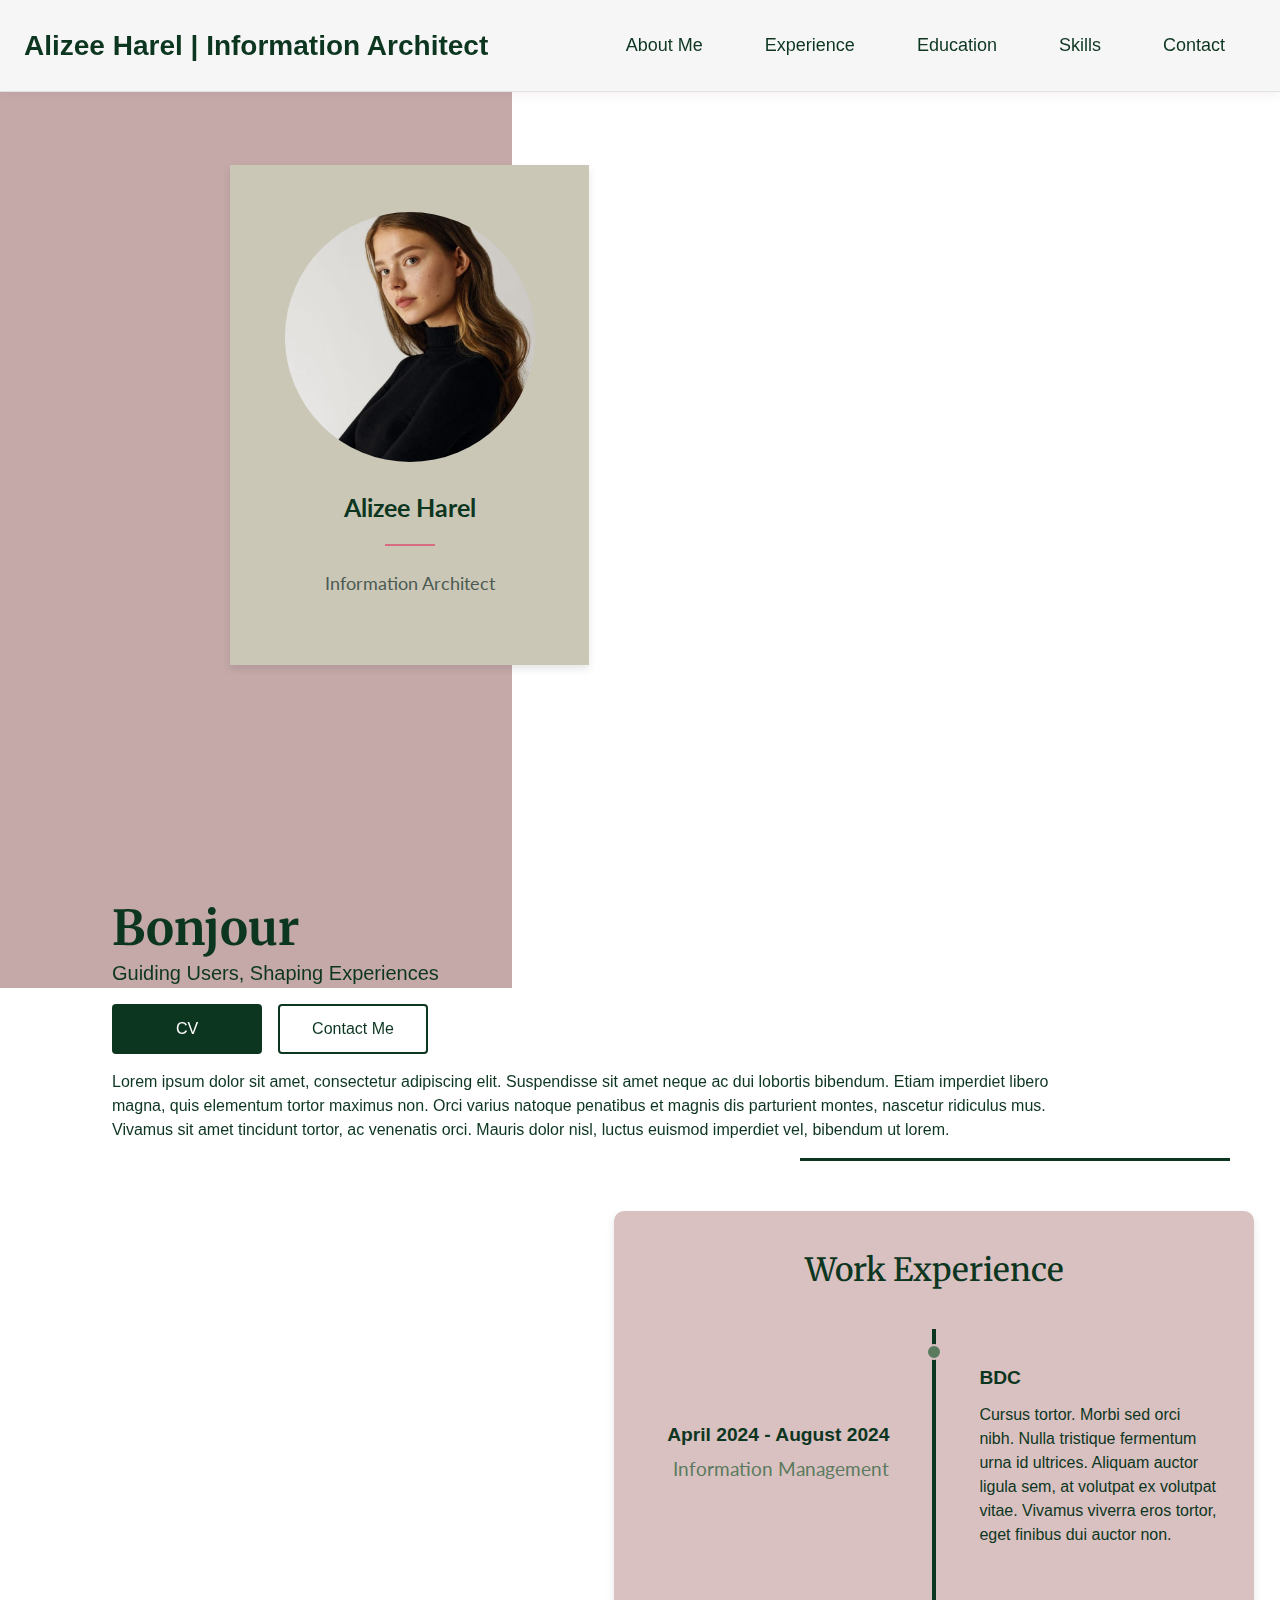
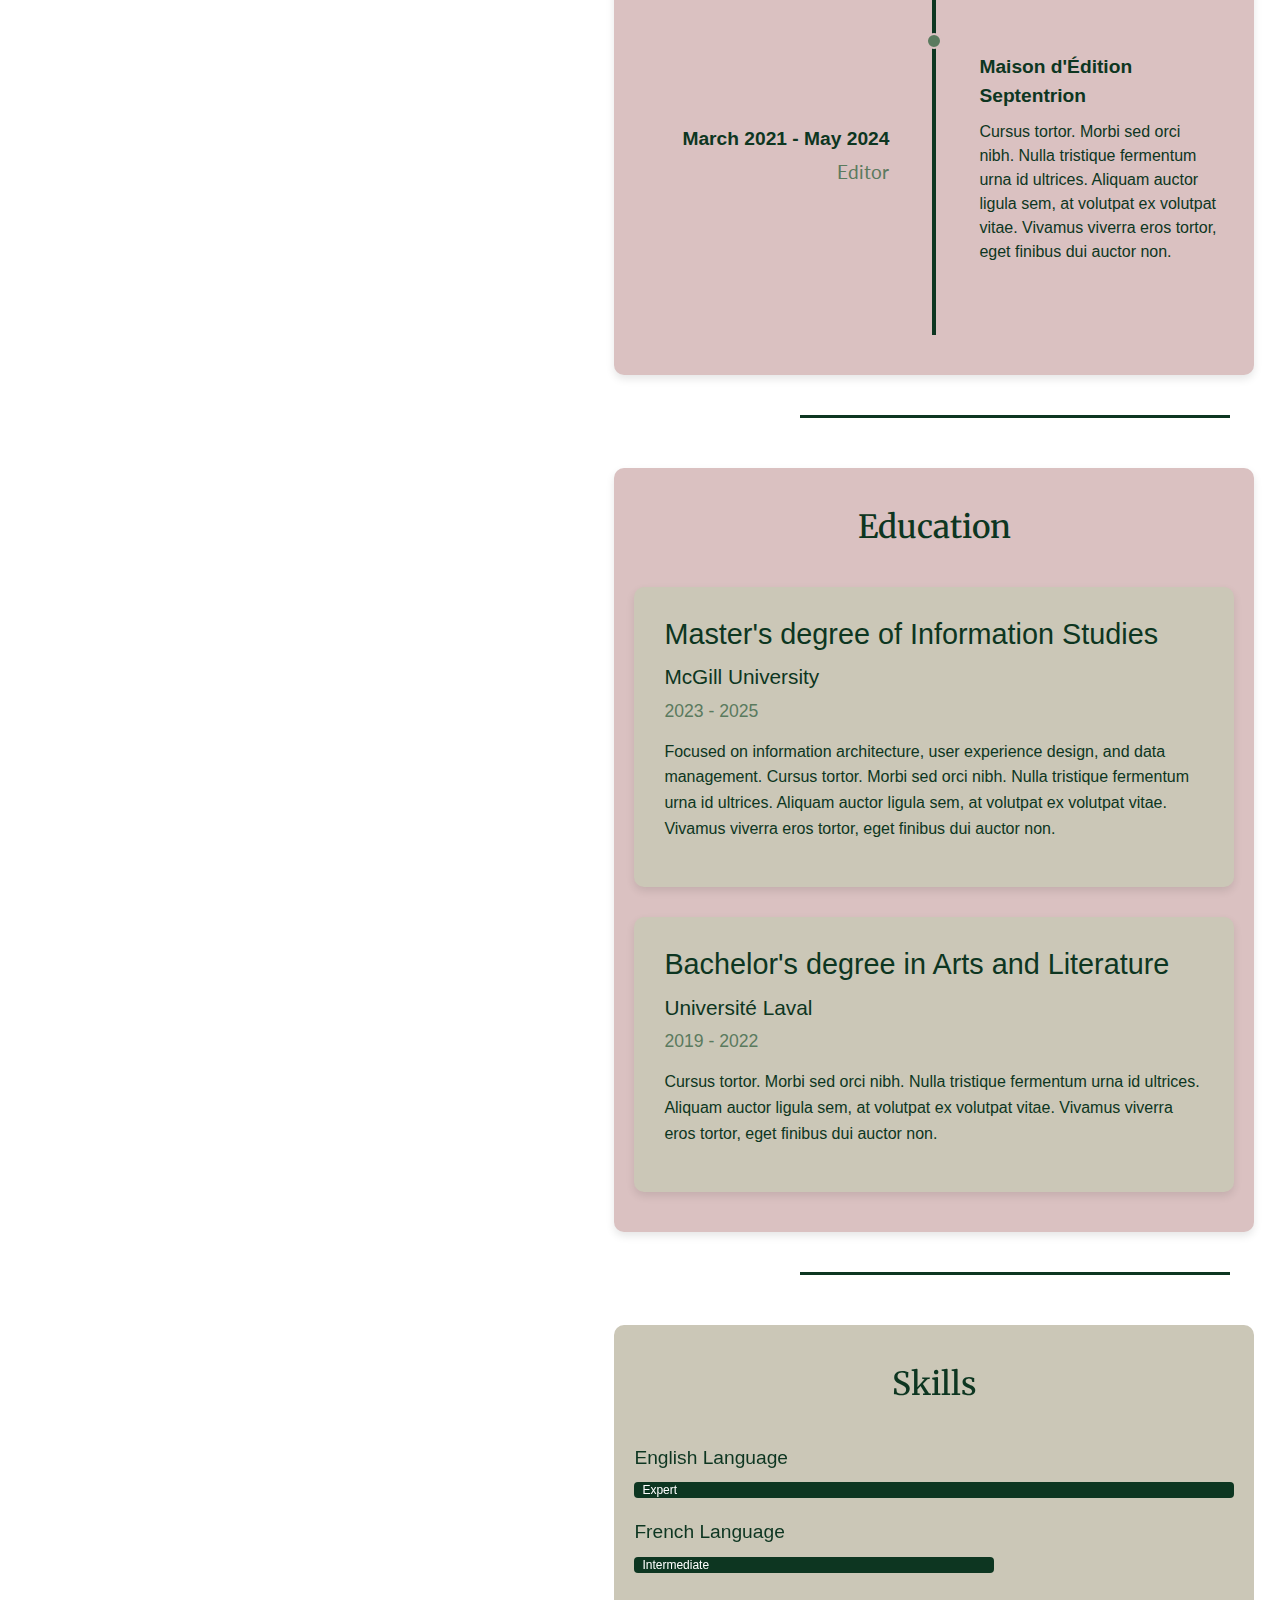
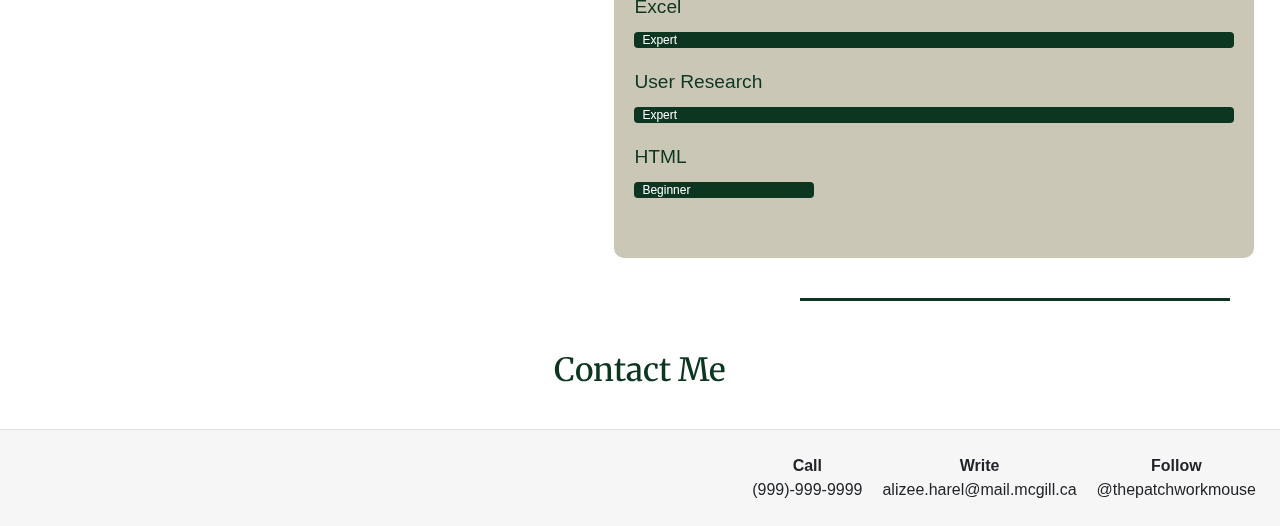
==== index.html @ c7b10599 "bad at french" ====
<!-- questions à poser: comment faire pour que le header et le footer soient static? aussi quand jessaie un truc les liens de nav marchent pu
 problemes avec skills bar-->

<!DOCTYPE html>
<html lang="en">
<head>
  <meta charset="UTF-8">
  <meta name="viewport" content="width=device-width, initial-scale=1.0">
  <title>Alizee B Harel - Resume</title>
  <link rel="stylesheet" href="Assets/CSS/style.css">
  <link href="https://fonts.googleapis.com/css2?family=Lato:wght@400&family=Merriweather:wght@700&display=swap" rel="stylesheet">
  <!-- Bootstrap CSS -->
  <link href="https://maxcdn.bootstrapcdn.com/bootstrap/4.5.2/css/bootstrap.min.css" rel="stylesheet">
</head>
<body style="background-color: #fff;">

<!-- Header -->
<header class="d-flex justify-content-between p-4 border-bottom">
    <div class="brand">Alizee Harel | Information Architect</div>
    <nav class="d-flex align-items-center">
      <a href="#About-Me" class="nav-link">About Me</a>
      <a href="#Experience" class="nav-link">Experience</a>
      <a href="#Education" class="nav-link">Education</a>
      <a href= "#Skills" class="nav-link">Skills</a>
      <a href="#Contact" class="nav-link">Contact</a>
    </nav>
  </header>
  
  <!-- About Me Section -->
  <section id = "About-Me">
  <section class="main-content d-flex p-5">
    <!-- Dark Pink Rectangle -->
    <div class="dark-pink-rectangle">
      <!-- Profile Section -->
      <div class="profile text-center p-3">
        <img src="Assets/IMG/better headshot.jpg" alt="Profile Photo" class="profile-photo">
        <h2 class="profile-name">Alizee Harel</h2>
    <div class="underline"></div>
    <p class="job-title">Information Architect</p>
    </div>
      </div>
  </section>

    <!-- Right Content -->
    <div class="right-content ml-5"> <!-- bootstrap ml-5 margin left -->
      <h1 class="font-weight-bold text-success">Bonjour</h1>
      <p class="lead">Guiding Users, Shaping Experiences</p>
      <div class="cta-buttons d-flex mt-3">
        <button class="btn btn-success mr-3" style="width: 150px; height: 50px;">CV</button> <!-- bootstrap elements btn means button, success means it's a solid color, background becomes visible when hovered over, mr-3 is margins-->
        <button class="btn btn-outline-success" style="width: 150px; height: 50px;" a href="#Contact">Contact Me</button>
      </div>
      <p class="mt-3">Lorem ipsum dolor sit amet, consectetur adipiscing elit. Suspendisse sit amet neque ac dui lobortis bibendum. Etiam imperdiet libero magna, quis elementum tortor maximus non. Orci varius natoque penatibus et magnis dis parturient montes, nascetur ridiculus mus. Vivamus sit amet tincidunt tortor, ac venenatis orci. Mauris dolor nisl, luctus euismod imperdiet vel, bibendum ut lorem.</p>
    </div>
  </section>

  <!-- Divider -->
  <hr class="section-divider">

<!-- Work Experience Section -->
<section id="Experience">
  <div class="work-experience">
    <h2 class="section-title">Work Experience</h2>
    <div class="timeline">
      <div class="experience-item">
        <div class="experience-left">
          <h3 class="job-duration">April 2024 - August 2024</h3>
          <p class="job-title">Information Management</p>
        </div>
        <div class="timeline-point"></div>
        <div class="experience-right">
          <p class="job-company">BDC</p>
          <p class="job-description">
            Cursus tortor. Morbi sed orci nibh. Nulla tristique fermentum urna id ultrices. 
            Aliquam auctor ligula sem, at volutpat ex volutpat vitae. 
            Vivamus viverra eros tortor, eget finibus dui auctor non.
          </p>
        </div>
      </div>
      <div class="experience-item">
        <div class="experience-left">
          <h3 class="job-duration">March 2021 - May 2024</h3>
          <p class="job-title">Editor</p>
        </div>
        <div class="timeline-point"></div>
        <div class="experience-right">
          <p class="job-company">Maison d'Édition Septentrion</p>
          <p class="job-description">
            Cursus tortor. Morbi sed orci nibh. Nulla tristique fermentum urna id ultrices. 
            Aliquam auctor ligula sem, at volutpat ex volutpat vitae. 
            Vivamus viverra eros tortor, eget finibus dui auctor non.
          </p>
        </div>
      </div>
    </div>
  </div>
</section>

  <!-- Divider -->
  <hr class="section-divider">
  
  <!-- Education section -->
  <section id="Education" 
  class="education-section">
    <h2 class="section-title">Education</h2>
    <div class="education-cards">
      <!-- Card 1 -->
      <div class="education-card">
        <h3 class="degree-title">Master's degree of Information Studies</h3>
        <p class="institution">McGill University</p>
        <p class="year">2023 - 2025</p>
        <p class="degree-description">
          Focused on information architecture, user experience design, and data management. Cursus tortor. Morbi sed orci nibh. Nulla tristique fermentum urna id ultrices. 
          Aliquam auctor ligula sem, at volutpat ex volutpat vitae. 
          Vivamus viverra eros tortor, eget finibus dui auctor non.
        </p>
      </div>
      <!-- Card 2 -->
      <div class="education-card">
        <h3 class="degree-title">Bachelor's degree in Arts and Literature</h3>
        <p class="institution">Université Laval</p>
        <p class="year">2019 - 2022</p>
        <p class="degree-description">
          Cursus tortor. Morbi sed orci nibh. Nulla tristique fermentum urna id ultrices. 
          Aliquam auctor ligula sem, at volutpat ex volutpat vitae. 
          Vivamus viverra eros tortor, eget finibus dui auctor non.
        </p>
      </div>
    </div>
  </section>

    <!-- Divider -->
    <hr class="section-divider">

<!-- Skills Section -->
<section id="Skills" class="skills-section">
  <h2 class="section-title">Skills</h2>
  <div class="skills-container">
    <div class="skill">
      <p>English Language</p>
      <div class="progress-bar">
        <div class="progress p-2" style="width: 100%;">Expert</div>
      </div>
    </div>
    <div class="skill">
      <p>French Language</p>
      <div class="progress-bar">
        <div class="progress p-2" style="width: 60%;">Intermediate</div>
      </div>
    </div>
    <div class="skill">
      <p>Excel</p>
      <div class="progress-bar">
        <div class="progress p-2" style="width: 100%;">Expert</div>
      </div>
    </div>
    <div class="skill">
      <p>User Research </p>
      <div class="progress-bar">
        <div class="progress p-2" style="width: 100%;">Expert</div>
        </div>
      </div>
        <div class="skill">
          <p>HTML</p>
          <div class="progress-bar">
            <div class="progress p-2" style="width: 30%;">Beginner</div>
          </div>
        </div>
      </div>
    </div>
  </div>
</section>

    <!-- Divider -->
    <hr class="section-divider">

<section id="Contact" class="Contact-section">
  <h2 class="section-title">Contact Me</h2>
  <div class=""¨></div>
</section>

  <!--mettre hyperlien vers l'école et le programme (si le lien est brisé mettre last clicked: DATE)
  FOR MAINTENANCE: check if hyperlink still exists
  au début de la page, for page maintenance: search "FOR MAINTENANCE"
  anchor points in the code: CHECK THIS or AH, pour démontrer que ma page web peut être maintenue dans le temps
  vérifier si éducation est à jour, ajouter un commentaire -->
  
<!-- Footer -->
<footer class="d-flex justify-content-end align-items-center p-4 border-top" style="background-color: #f6f6f6;">
    <div class="d-flex flex-column align-items-center" style="margin-right: 20px;">
      <div style="font-weight: bold;">Call</div>
      <div>(999)-999-9999</div>
    </div>
    <div class="d-flex flex-column align-items-center" style="margin-right: 20px;">
      <div style="font-weight: bold;">Write</div>
      <div>alizee.harel@mail.mcgill.ca</div>
    </div>
    <div class="d-flex flex-column align-items-center">
      <div style="font-weight: bold;">Follow</div>
      <div>@thepatchworkmouse</div>
    </div>
  </footer>  
</body>
</html>
---- Assets/CSS/style.css ----
/*smooth scrolling?? */

html {
  scroll-behavior: smooth;
}

/* General Styles */
body {
  font-family: 'Lato', sans-serif;
  color: #0D3621; 
  background-color: #fff;
  margin: 0;
  padding: 0;
}

a {
  text-decoration: none;
  color: inherit; /*so the color stays the same from the parent */
}

/* General header styling */
header {
  background-color: #f6f6f6;
  position: fixed;
  top: 0;
  left: 0;
  width: 100%;   /*the position, top left and width part is bugged, the links stop working when i want the header to be static */     
  padding: 20px 40px;              
  display: flex; /* using flexbox to align elements */
  justify-content: space-between;  
  align-items: center;             
  border-bottom: 2px solid #ddd;  
  box-shadow: 0 2px 10px rgba(152, 84, 84, 0.1); 
}

/* My name (brand) */
header .brand {
  font-size: 28px;                
  font-weight: bold;
  color: #0D3621;                  
  text-decoration: none; /* no underline */
}

/* Navigation links */
nav a {
  color: #0D3621;                 
  font-size: 18px;                
  text-decoration: none;           
  margin: 0 15px;                  
  transition: color 0.3s;          
}

/* Navigation link hover effect */
nav a:hover {
  color: #5A7A5E;                 
  border-bottom: 2px solid #0D3621;
}

/* Mobile responsiveness */
@media (max-width: 768px) {
  header {
    flex-direction: column;        
    padding: 10px;                 
  }
  
  nav {
    margin-top: 10px;              
  }
  
  nav a {
    display: block;                
    margin: 10px 0;            
  }
}

/* Main Section */
.main-content {
  display: flex;
  align-items: flex-start;
  justify-content: space-between;
  padding: 5% 10%; /* 5% vertical and 10% horizontal, this is what works best */
  margin-left: 40%;
  min-height: 80vh;
  position: relative;
   /* this gives context as the parent for any child component that needs to be positioned in relation to */
  z-index: -1;
}

/* Dark Pink Rectangle */
.dark-pink-rectangle {
  position: fixed;
  top: 88px;
  left: 0;
  width: 40%; 
  height: 100vh;
  background-color: #c5a9a9;
  z-index: -1; /*z-index is for layering, so dark pink rectangle is behind other stuff */
}

/* Profile section */
.profile {
  background-color: #cbc7b7;
  width: 70%; 
  padding: 5px;
  margin-top: 5%;
  min-height: 500px;
  position: absolute; 
  margin-left: 45%; 
  margin-top: 15%; 
  z-index: -1; /* under other elements */
  box-shadow: 0px 4px 8px rgba(0, 0, 0, 0.1); 
  display: flex;
  flex-direction: column; /* i want things to be in a column, so i used flexbox to arrange stuff that way */
  align-items: center; 
  justify-content: center; 
}

/* Profile Photo Styling */
.profile-photo { 
  width: 250px;
  height: 250px;
  border-radius: 50%;
  object-fit: cover; 
  margin-bottom: 30px;
}
/* Profile Name */
.profile-name {
  font-family: 'Lato', sans-serif;
  font-size: 25px;
  font-weight: bold;
  color: #0D3621; 
  margin-bottom: 5px;
}

/* Underline in rectangle */
.underline {
  width: 50px;
  height: 2px;
  background-color:#D76C82; 
  margin: 0 auto 15px;
  margin-top: 5%;
}

/* Official Job Title */
.job-title {
  font-family: 'Lato', sans-serif;
  font-size: 18px;
  font-weight: normal;
  color: #4a5a51; 
  margin-top: 3%;
  margin-bottom: 20px;
}

/* Right Content */
.right-content {
  flex: 1;
  padding-left: 5%;
  margin-top: 20vh;
  margin-right: 15%;
  z-index: -1;
}

.right-content h1 {
  font-family: 'Merriweather', serif;
  color: #0D3621 !important; 
  font-size: 3em;
  margin: 0;
}

.right-content p {
  color: #0D3621;
}

/* Buttons */
.cta-buttons .btn-success,
.cta-buttons .btn-outline-success {
  width: 150px;
  height: 50px;
  font-size: 16px;
}

/* Button Styles */
.cta-buttons .btn-success {
  background-color: #0D3621; 
  color: #fff;
  border: none;
}

.cta-buttons .btn-success:hover {
  background-color: #0D3621; 
  color: #fff;
}

.cta-buttons .btn-outline-success {
  border: 2px solid #0D3621; 
  color: #0D3621; 
}

.cta-buttons .btn-outline-success:hover {
  background-color: #0D3621; 
  color: #fff;
  border-color: #0D3621;
}

.main-content-experience {
  background-color: #c5a9a9;
}

/* Section Divider */
.section-divider {
  border: none;
  height: 3px;
  background-color: #0D3621; 
  margin-top: 10px;  
  margin-bottom: 50px;
  margin-left: 800px;
  margin-right: 50px;
}

/* Work Experience Section */
.work-experience {
  background-color: #dac1c1;   
  padding: 40px 20px;
  border-radius: 10px;
  box-shadow: 0 4px 8px rgba(0, 0, 0, 0.1);
  margin-left: 48%;
  margin-right: 2%;
  margin-bottom: 40px;
  position: relative;
  z-index: -1;
}

/* Timeline container */
.timeline {
  position: relative;
  display: flex;
  flex-direction: column;
}

/* Vertical line */
.timeline::before {
  content: '';
  position: absolute;
  top: 0;
  left: 50%;
  height: 100%;
  width: 4px;
  background-color: #0D3621;
  transform: translateX(-50%);
}

/* Timeline point (anchor) */
.timeline-point {
  position: absolute;
  top: 15px;
  left: 50%;
  width: 16px;
  height: 16px;
  background-color: #5A7A5E;
  border-radius: 50%;
  border: 2px solid #dac1c1;
  transform: translateX(-50%);
  z-index: 1;
}

/* Experience item layout */
.experience-item {
  display: flex;
  justify-content: space-between;
  align-items: center;
  position: relative;
  margin-bottom: 40px;
  padding-top: 20px;
}

/* Left and right content */
.experience-left,
.experience-right {
  width: 45%;
  border-radius: 8px;
  padding: 15px;
}

/* Styling for the job title and duration */
.experience-left {
  text-align: right;
  margin-right: 5%;
}

.experience-left .job-duration {
  font-weight: bold;
  font-size: 1.2em;
  color: #0D3621;
}

.experience-left .job-title {
  color: #5A7A5E;
  font-size: 1.2em;
}

/* Styling for the company and job description */
.experience-right {
  margin-left: 5%;
}
.experience-right .job-company {
  font-weight: bold;
  font-size: 1.2em;
  color: #0D3621;
  margin-bottom: 10px;
}

.experience-right .job-description {
  color: #0D3621;
}

/* Section title */
.section-title {
  text-align: center;
  font-family: "Merriweather", serif;
  font-size: 2em;
  color: #0D3621;
  margin-bottom: 40px;
}

/* Education Section */
.education-section {
  background-color: #dac1c1;   
  padding: 40px 20px;
  border-radius: 10px;
  box-shadow: 0 4px 8px rgba(0, 0, 0, 0.1);
  margin-left: 48%;
  margin-right: 2%;
  margin-bottom: 40px;
  position: relative;
  z-index: -1;
}

.education-cards {
  display: flex;
  flex-direction: column;
  gap: 30px; /* Space between cards */
}

.education-card { /*i want to add the university logooooos */
  background-color: #cbc7b7; /* fait un rappel avec photocard */
  border-radius: 10px;
  padding: 30px;
  box-shadow: 0 4px 8px rgba(0, 0, 0, 0.1);
  transition: transform 0.3s ease, box-shadow 0.3s ease;
}

.education-card:hover {
  transform: translateY(-5px); /* Slight lift on hover */
  box-shadow: 0 8px 16px rgba(0, 0, 0, 0.2);
}

.degree-title {
  font-size: 1.8em;
  color: #0D3621;
  margin-bottom: 10px;
}

.institution {
  font-size: 1.3em;
  color: #0D3621;
  margin-bottom: 5px;
}

.year {
  font-size: 1.1em;
  color: #5A7A5E;
  margin-bottom: 15px;
}

.degree-description {
  color: #0D3621;
  line-height: 1.6;
}

/* Skills Section */
.skills-section {
  background-color: #cbc7b7; 
  padding: 40px 20px;
  border-radius: 10px;
  margin-left: 48%;
  margin-right: 2%;
  margin-bottom: 40px;
  text-align: left;
}

.skills-container {
  max-width: 600px;
  margin: 0 auto;
}

.skill {
  margin-bottom: 20px;
  text-align: left;
}

.skill p {
  font-size: 1.2em;
  color: #0D3621;
  margin-bottom: 10px;
}

.progress-bar {
  background-color: #cbc7b7 !important;
}

.progress {
  background-color: #0D3621 !important;
}

/* Contact Section */
.contact-section {
  background-color: #c5a9a9; 
  padding: 40px 20px;
  border-radius: 10px;
  margin-left: 48%;
  margin-right: 2%;
  margin-bottom: 40px;
  text-align: center;
}


/* Footer */
footer {
  display: flex;
  justify-content: space-between;
  align-items: center;
  padding: 20px;
  background-color: #f6f6f6;
}

footer div {
  display: flex;
  flex-direction: column;
  justify-content: center;
}

footer .call-info div,
footer .email-info div {
  margin-bottom: 5px;
}
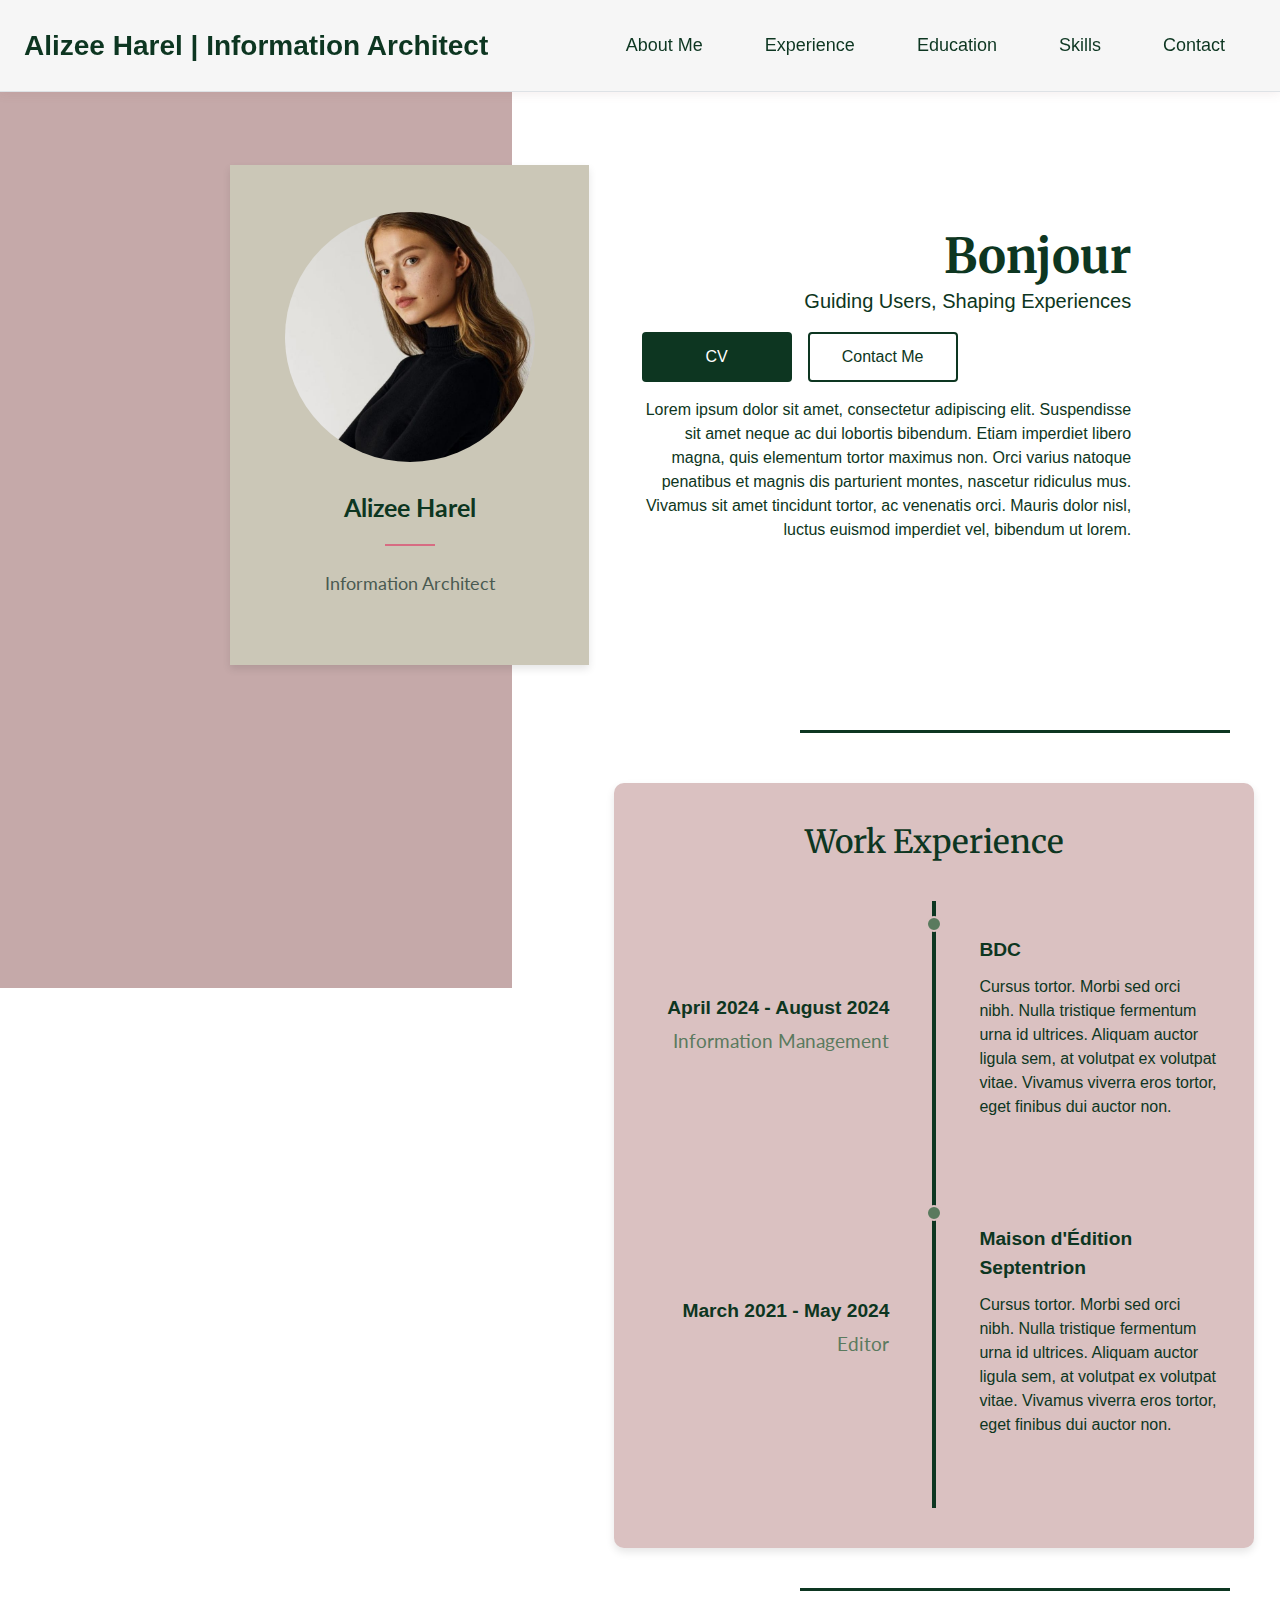
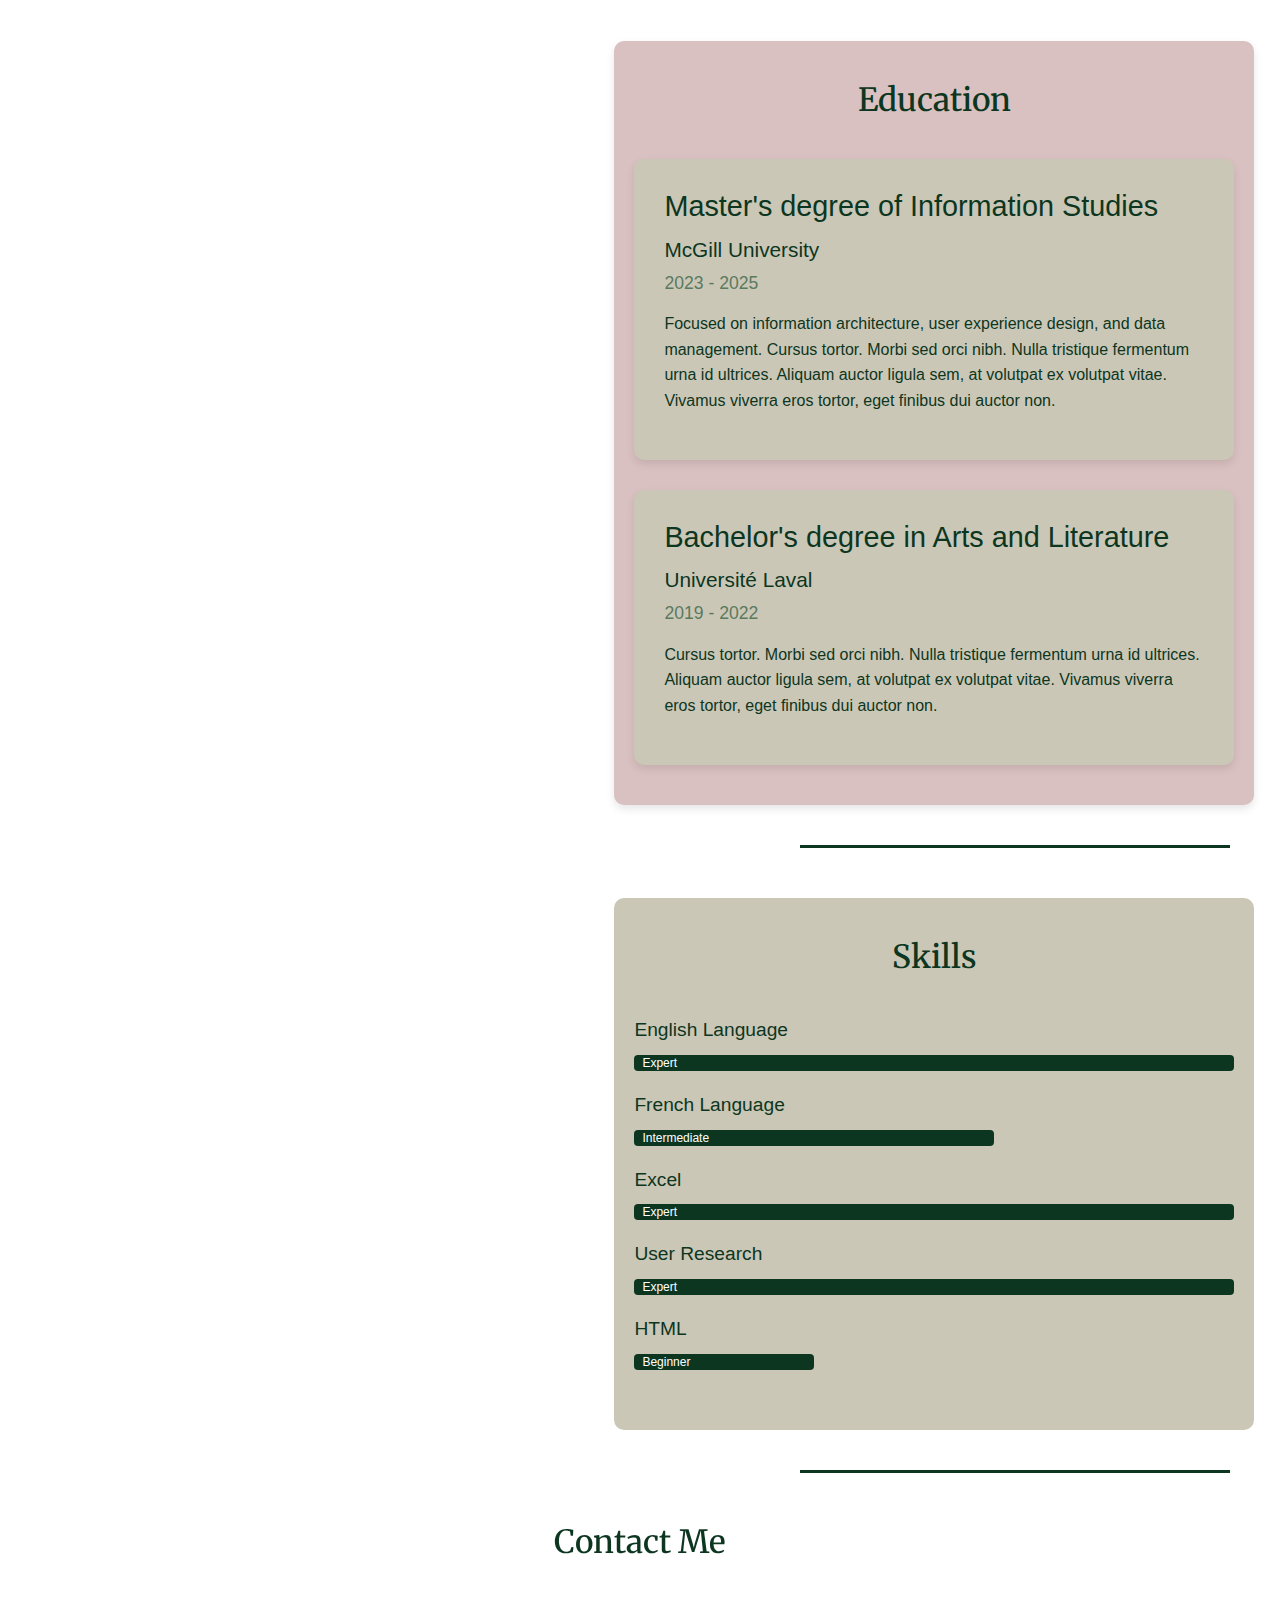
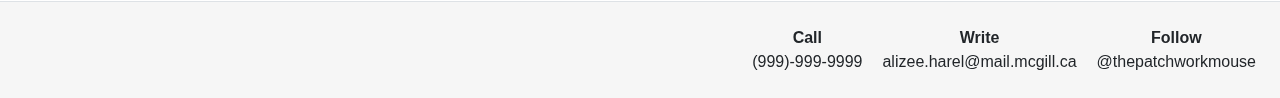
==== commit 776ba864: "trying to debug" ====
--- a/index.html
+++ b/index.html
@@ -27,8 +27,7 @@
   </header>
   
   <!-- About Me Section -->
-  <section id = "About-Me">
-  <section class="main-content d-flex p-5">
+  <section id = "About-Me" class="main-content d-flex p-5">
     <!-- Dark Pink Rectangle -->
     <div class="dark-pink-rectangle">
       <!-- Profile Section -->
@@ -39,7 +38,6 @@
     <p class="job-title">Information Architect</p>
     </div>
       </div>
-  </section>
 
     <!-- Right Content -->
     <div class="right-content ml-5"> <!-- bootstrap ml-5 margin left -->
--- a/Assets/CSS/style.css
+++ b/Assets/CSS/style.css
@@ -77,13 +77,14 @@
 .main-content {
   display: flex;
   align-items: flex-start;
+  text-align: right;
   justify-content: space-between;
   padding: 5% 10%; /* 5% vertical and 10% horizontal, this is what works best */
   margin-left: 40%;
   min-height: 80vh;
   position: relative;
+  z-index: -1;
    /* this gives context as the parent for any child component that needs to be positioned in relation to */
-  z-index: -1;
 }
 
 /* Dark Pink Rectangle */
@@ -385,7 +386,7 @@
   margin-left: 48%;
   margin-right: 2%;
   margin-bottom: 40px;
-  text-align: left;
+  text-align: center;
 }
 
 .skills-container {
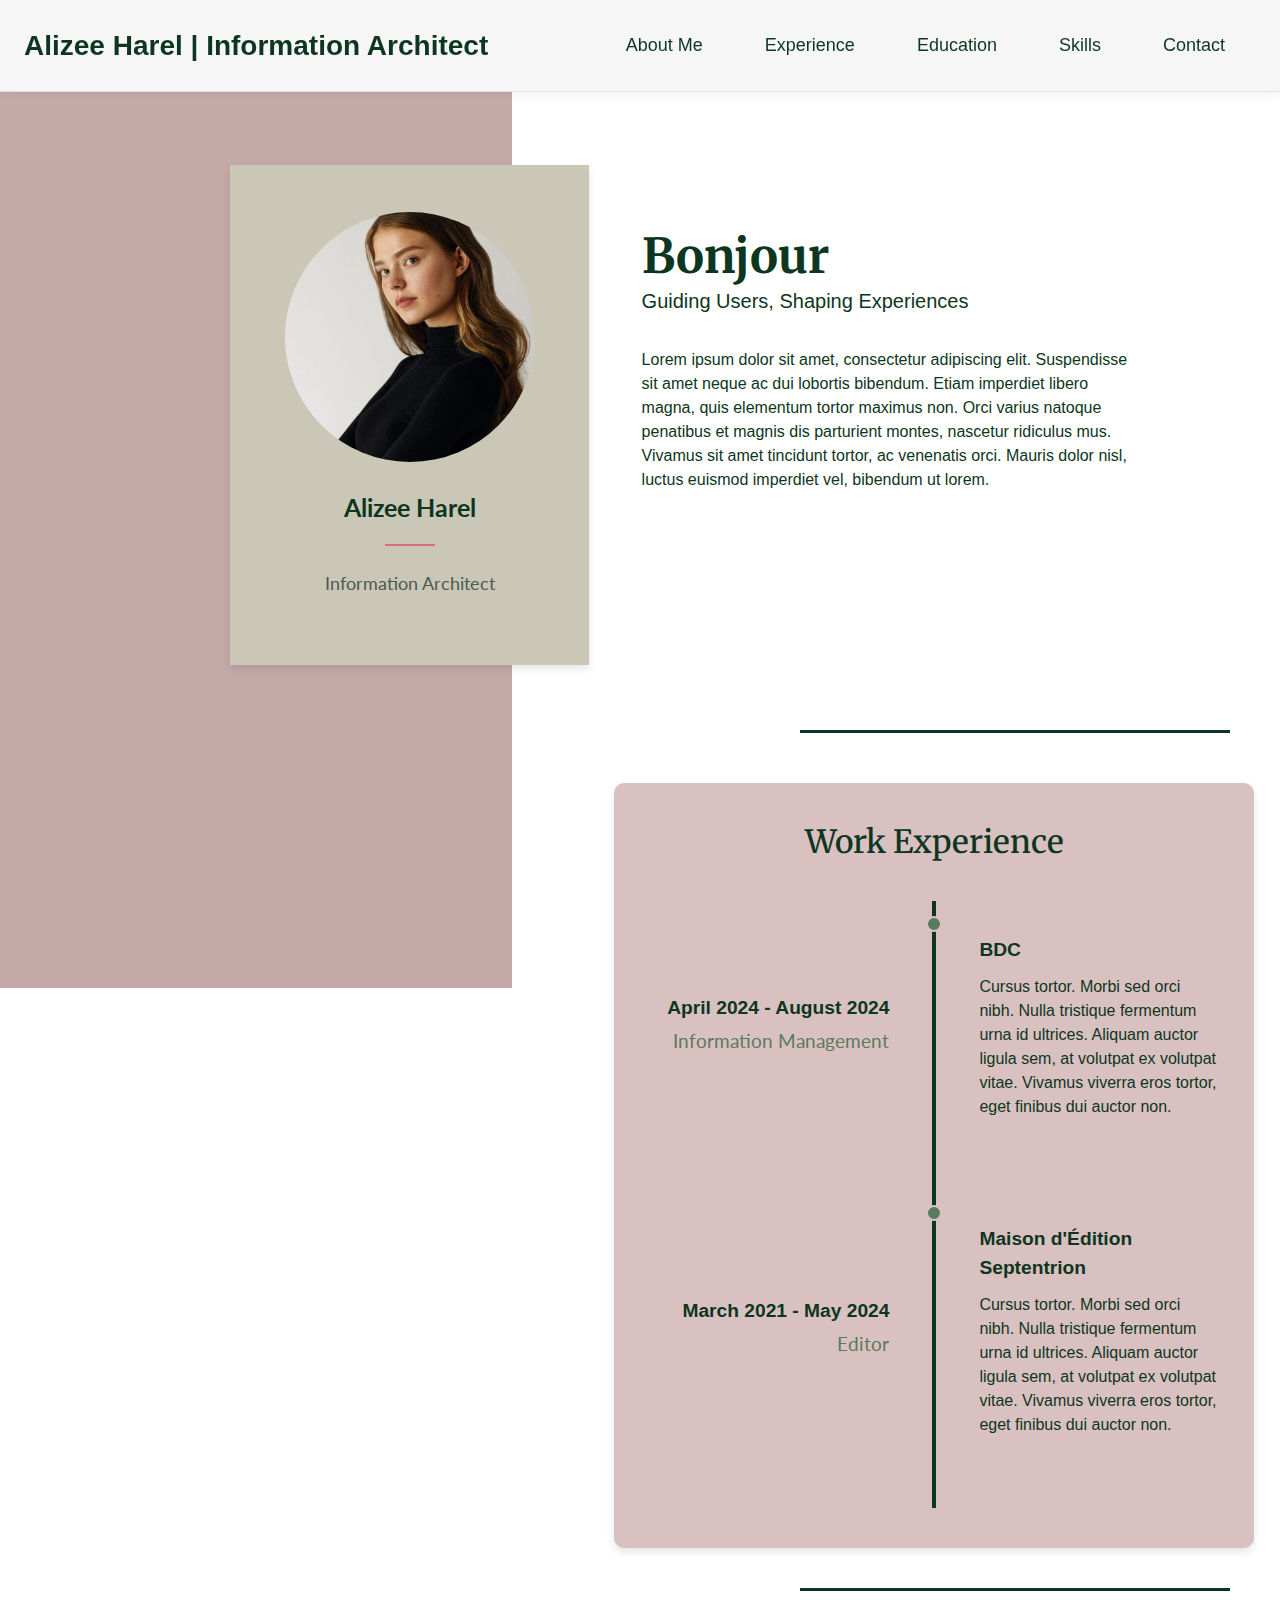
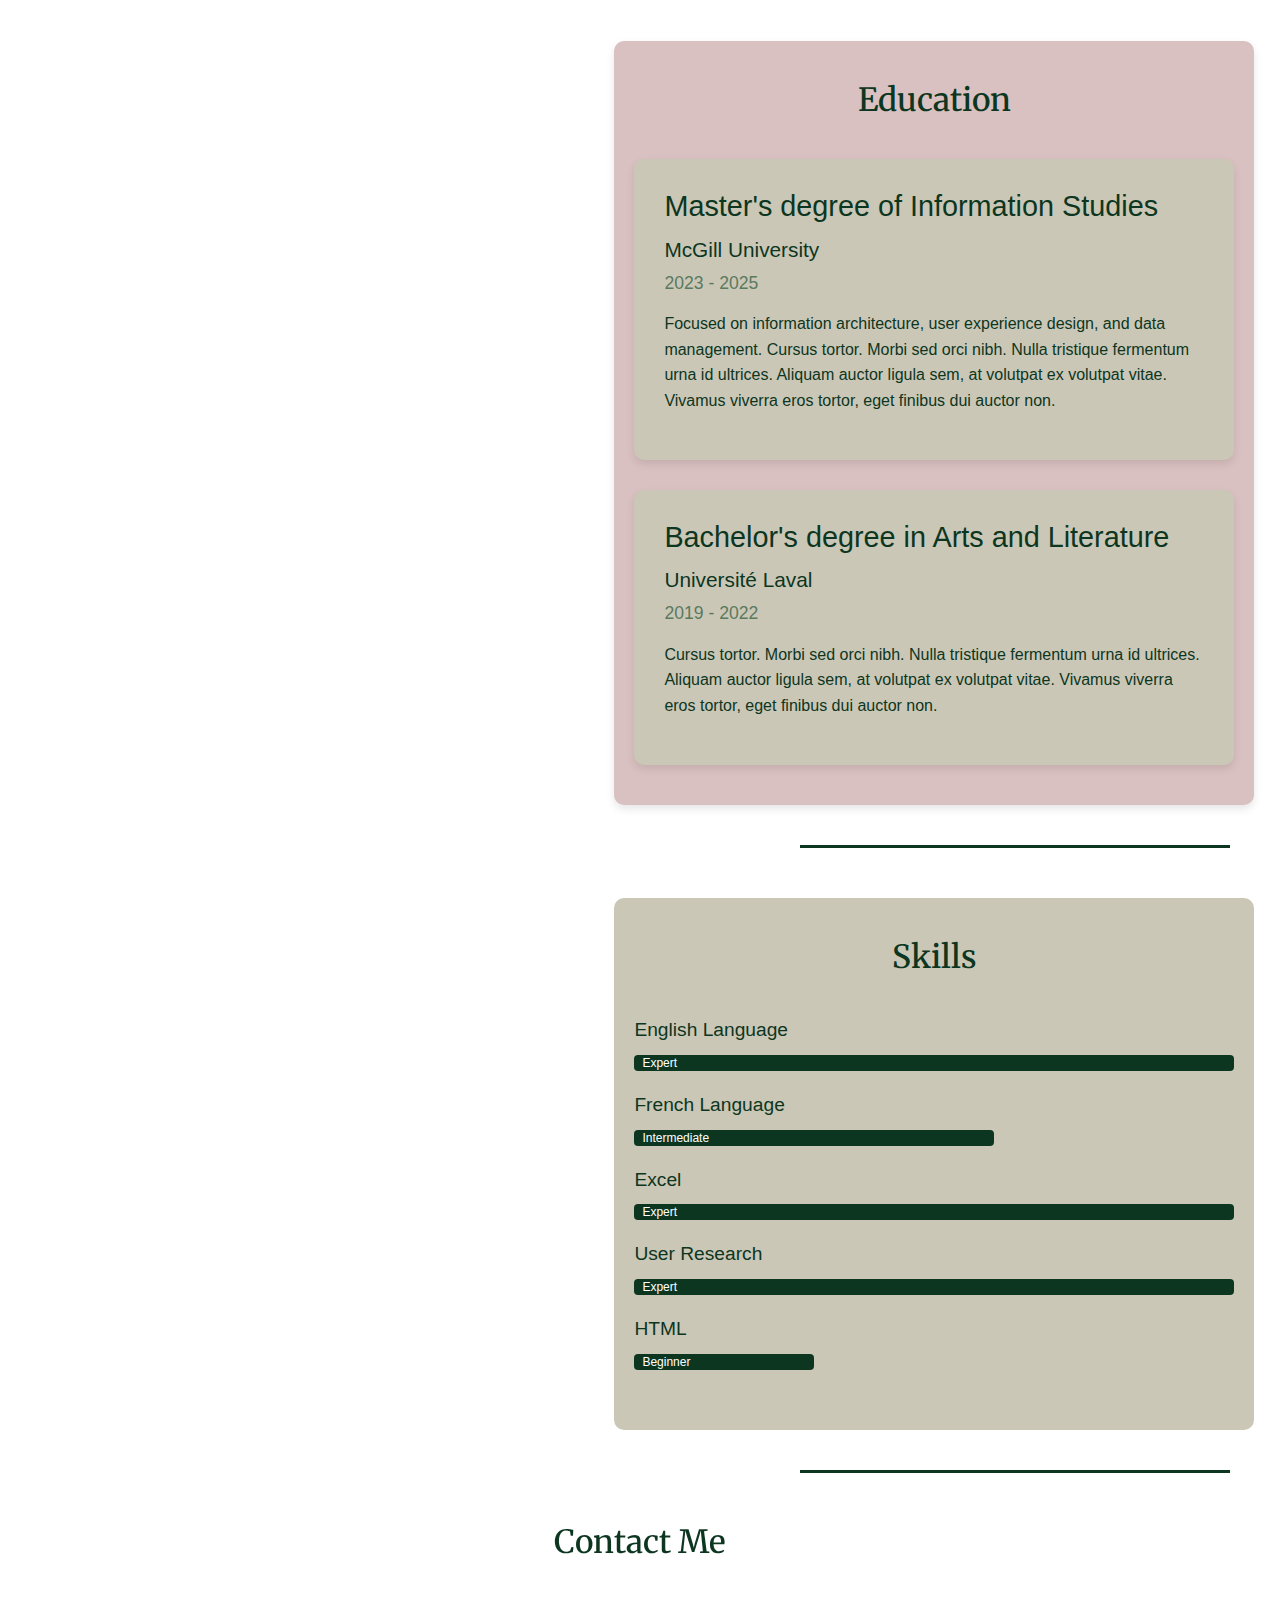
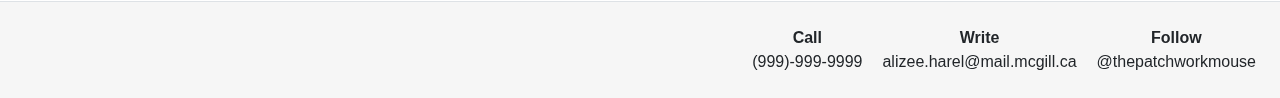
==== commit 006f3ead: "removed buttons and fixed indents" ====
--- a/index.html
+++ b/index.html
@@ -27,32 +27,33 @@
   </header>
   
   <!-- About Me Section -->
-  <section id = "About-Me" class="main-content d-flex p-5">
+  <section id = "About-Me" 
+  class="main-content d-flex p-5">
     <!-- Dark Pink Rectangle -->
     <div class="dark-pink-rectangle">
       <!-- Profile Section -->
-      <div class="profile text-center p-3">
+    <div class="profile text-center p-3">
         <img src="Assets/IMG/better headshot.jpg" alt="Profile Photo" class="profile-photo">
         <h2 class="profile-name">Alizee Harel</h2>
     <div class="underline"></div>
     <p class="job-title">Information Architect</p>
     </div>
-      </div>
+    </div>
 
     <!-- Right Content -->
     <div class="right-content ml-5"> <!-- bootstrap ml-5 margin left -->
       <h1 class="font-weight-bold text-success">Bonjour</h1>
       <p class="lead">Guiding Users, Shaping Experiences</p>
       <div class="cta-buttons d-flex mt-3">
-        <button class="btn btn-success mr-3" style="width: 150px; height: 50px;">CV</button> <!-- bootstrap elements btn means button, success means it's a solid color, background becomes visible when hovered over, mr-3 is margins-->
-        <button class="btn btn-outline-success" style="width: 150px; height: 50px;" a href="#Contact">Contact Me</button>
+        <!--<button class="btn btn-success mr-3" style="width: 150px; height: 50px;">CV</button> --> <!-- bootstrap elements btn means button, success means it's a solid color, background becomes visible when hovered over, mr-3 is margins-->
+        <!-- <button class="btn btn-outline-success" style="width: 150px; height: 50px;" a href="#Contact">Contact Me</button> -->
       </div>
       <p class="mt-3">Lorem ipsum dolor sit amet, consectetur adipiscing elit. Suspendisse sit amet neque ac dui lobortis bibendum. Etiam imperdiet libero magna, quis elementum tortor maximus non. Orci varius natoque penatibus et magnis dis parturient montes, nascetur ridiculus mus. Vivamus sit amet tincidunt tortor, ac venenatis orci. Mauris dolor nisl, luctus euismod imperdiet vel, bibendum ut lorem.</p>
     </div>
   </section>
 
-  <!-- Divider -->
-  <hr class="section-divider">
+<!-- Divider -->
+<hr class="section-divider">
 
 <!-- Work Experience Section -->
 <section id="Experience">
@@ -93,8 +94,8 @@
   </div>
 </section>
 
-  <!-- Divider -->
-  <hr class="section-divider">
+<!-- Divider -->
+<hr class="section-divider">
   
   <!-- Education section -->
   <section id="Education" 
@@ -126,11 +127,12 @@
     </div>
   </section>
 
-    <!-- Divider -->
-    <hr class="section-divider">
+<!-- Divider -->
+<hr class="section-divider">
 
 <!-- Skills Section -->
-<section id="Skills" class="skills-section">
+<section id="Skills" 
+class="skills-section">
   <h2 class="section-title">Skills</h2>
   <div class="skills-container">
     <div class="skill">
@@ -155,21 +157,19 @@
       <p>User Research </p>
       <div class="progress-bar">
         <div class="progress p-2" style="width: 100%;">Expert</div>
-        </div>
-      </div>
+      </div>
+    </div>
         <div class="skill">
           <p>HTML</p>
           <div class="progress-bar">
             <div class="progress p-2" style="width: 30%;">Beginner</div>
           </div>
         </div>
-      </div>
-    </div>
   </div>
 </section>
 
-    <!-- Divider -->
-    <hr class="section-divider">
+<!-- Divider -->
+<hr class="section-divider">
 
 <section id="Contact" class="Contact-section">
   <h2 class="section-title">Contact Me</h2>
--- a/Assets/CSS/style.css
+++ b/Assets/CSS/style.css
@@ -77,7 +77,7 @@
 .main-content {
   display: flex;
   align-items: flex-start;
-  text-align: right;
+  text-align: left;
   justify-content: space-between;
   padding: 5% 10%; /* 5% vertical and 10% horizontal, this is what works best */
   margin-left: 40%;
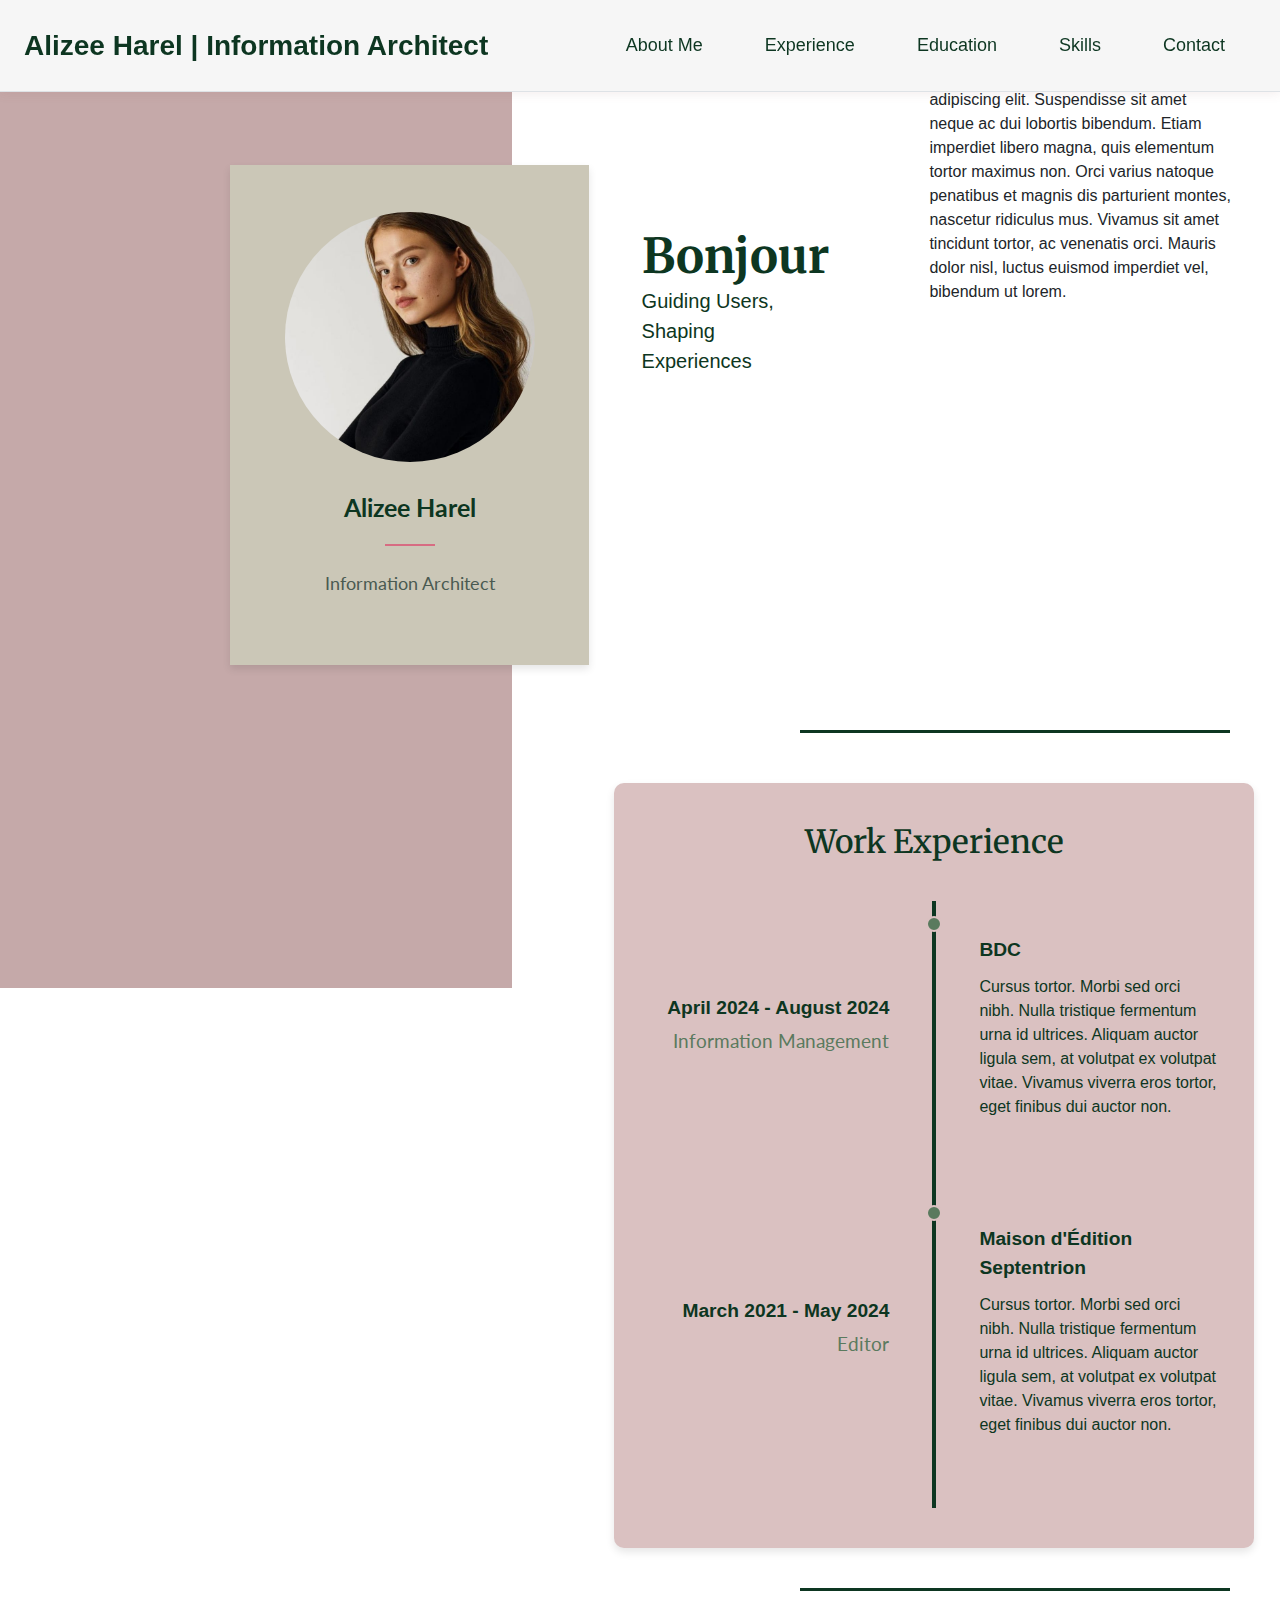
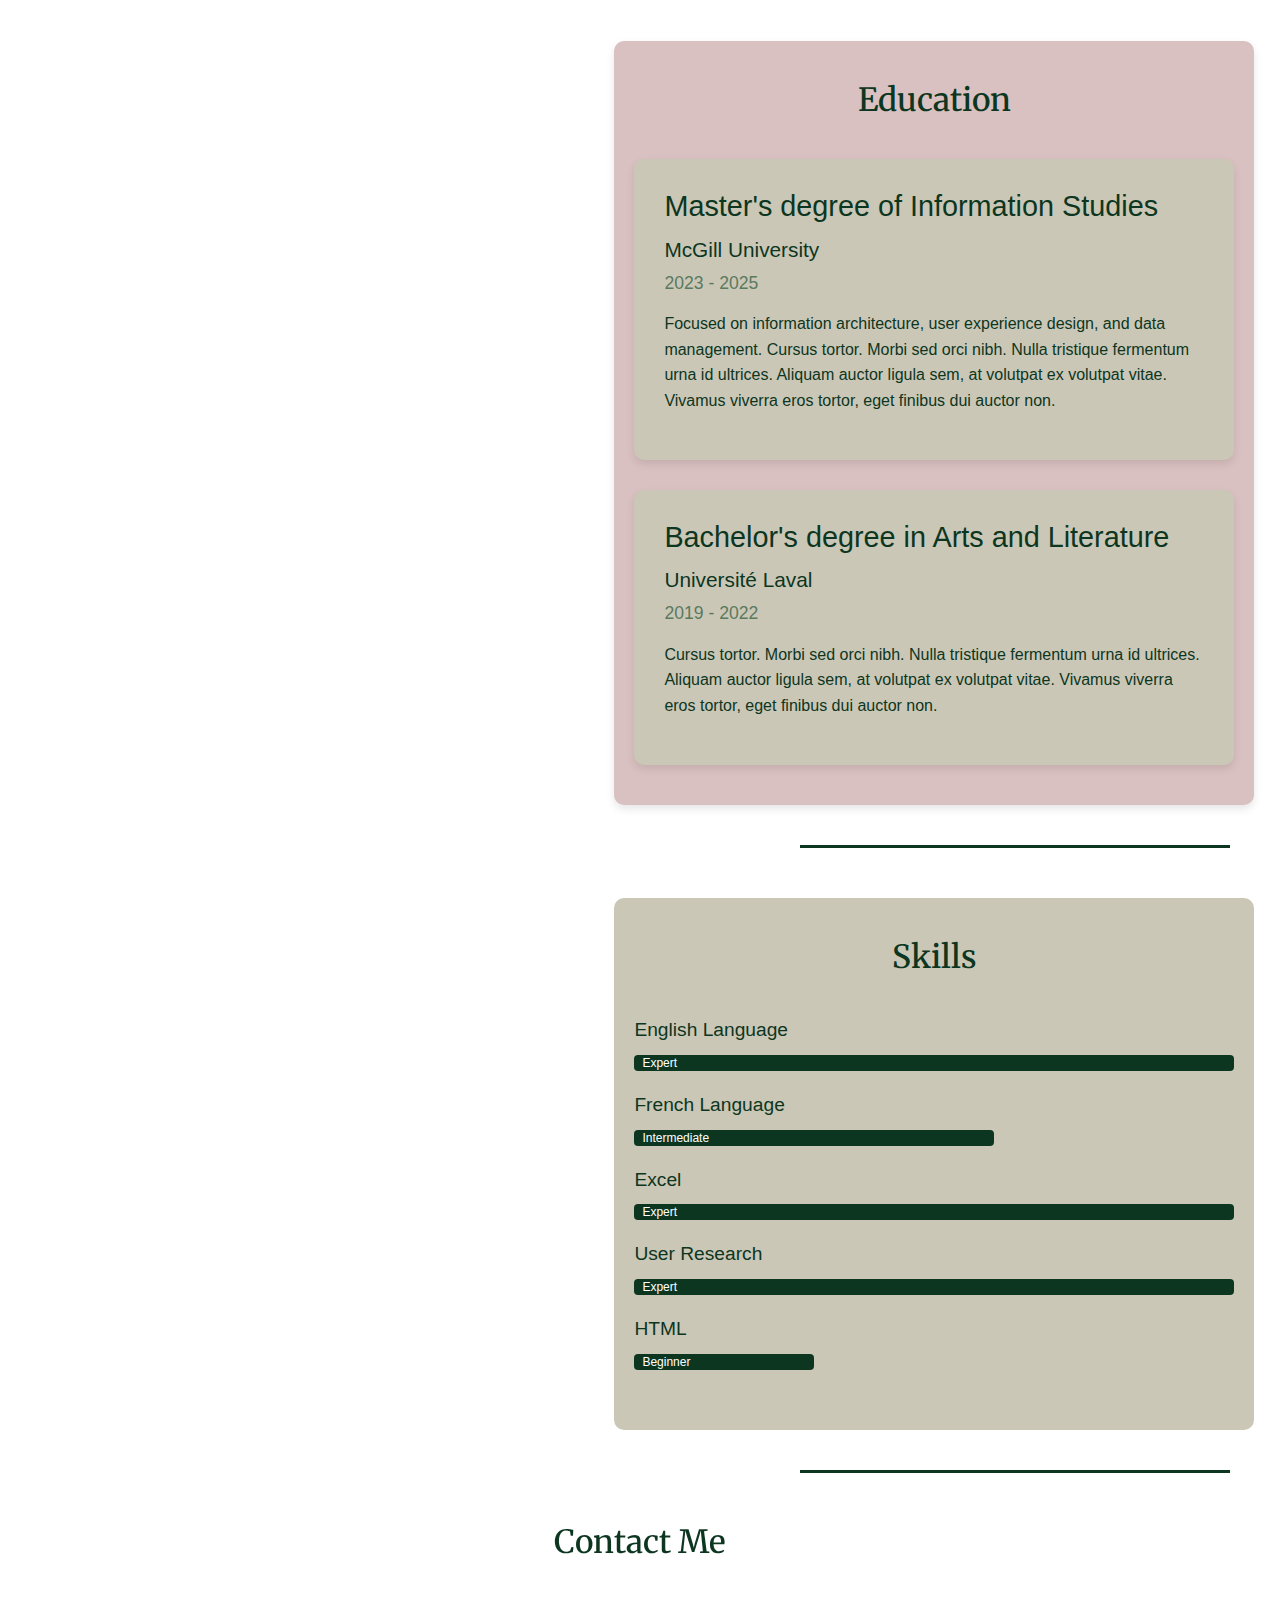
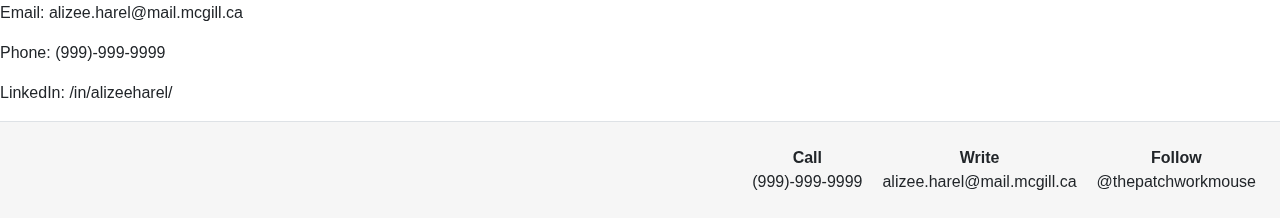
==== commit 23bc3034: "contact info section" ====
--- a/index.html
+++ b/index.html
@@ -44,9 +44,6 @@
     <div class="right-content ml-5"> <!-- bootstrap ml-5 margin left -->
       <h1 class="font-weight-bold text-success">Bonjour</h1>
       <p class="lead">Guiding Users, Shaping Experiences</p>
-      <div class="cta-buttons d-flex mt-3">
-        <!--<button class="btn btn-success mr-3" style="width: 150px; height: 50px;">CV</button> --> <!-- bootstrap elements btn means button, success means it's a solid color, background becomes visible when hovered over, mr-3 is margins-->
-        <!-- <button class="btn btn-outline-success" style="width: 150px; height: 50px;" a href="#Contact">Contact Me</button> -->
       </div>
       <p class="mt-3">Lorem ipsum dolor sit amet, consectetur adipiscing elit. Suspendisse sit amet neque ac dui lobortis bibendum. Etiam imperdiet libero magna, quis elementum tortor maximus non. Orci varius natoque penatibus et magnis dis parturient montes, nascetur ridiculus mus. Vivamus sit amet tincidunt tortor, ac venenatis orci. Mauris dolor nisl, luctus euismod imperdiet vel, bibendum ut lorem.</p>
     </div>
@@ -173,7 +170,9 @@
 
 <section id="Contact" class="Contact-section">
   <h2 class="section-title">Contact Me</h2>
-  <div class=""¨></div>
+  <p>Email: alizee.harel@mail.mcgill.ca</p>
+  <p>Phone: (999)-999-9999</p>
+  <p>LinkedIn: /in/alizeeharel/</p>
 </section>
 
   <!--mettre hyperlien vers l'école et le programme (si le lien est brisé mettre last clicked: DATE)
--- a/Assets/CSS/style.css
+++ b/Assets/CSS/style.css
@@ -172,37 +172,6 @@
   color: #0D3621;
 }
 
-/* Buttons */
-.cta-buttons .btn-success,
-.cta-buttons .btn-outline-success {
-  width: 150px;
-  height: 50px;
-  font-size: 16px;
-}
-
-/* Button Styles */
-.cta-buttons .btn-success {
-  background-color: #0D3621; 
-  color: #fff;
-  border: none;
-}
-
-.cta-buttons .btn-success:hover {
-  background-color: #0D3621; 
-  color: #fff;
-}
-
-.cta-buttons .btn-outline-success {
-  border: 2px solid #0D3621; 
-  color: #0D3621; 
-}
-
-.cta-buttons .btn-outline-success:hover {
-  background-color: #0D3621; 
-  color: #fff;
-  border-color: #0D3621;
-}
-
 .main-content-experience {
   background-color: #c5a9a9;
 }
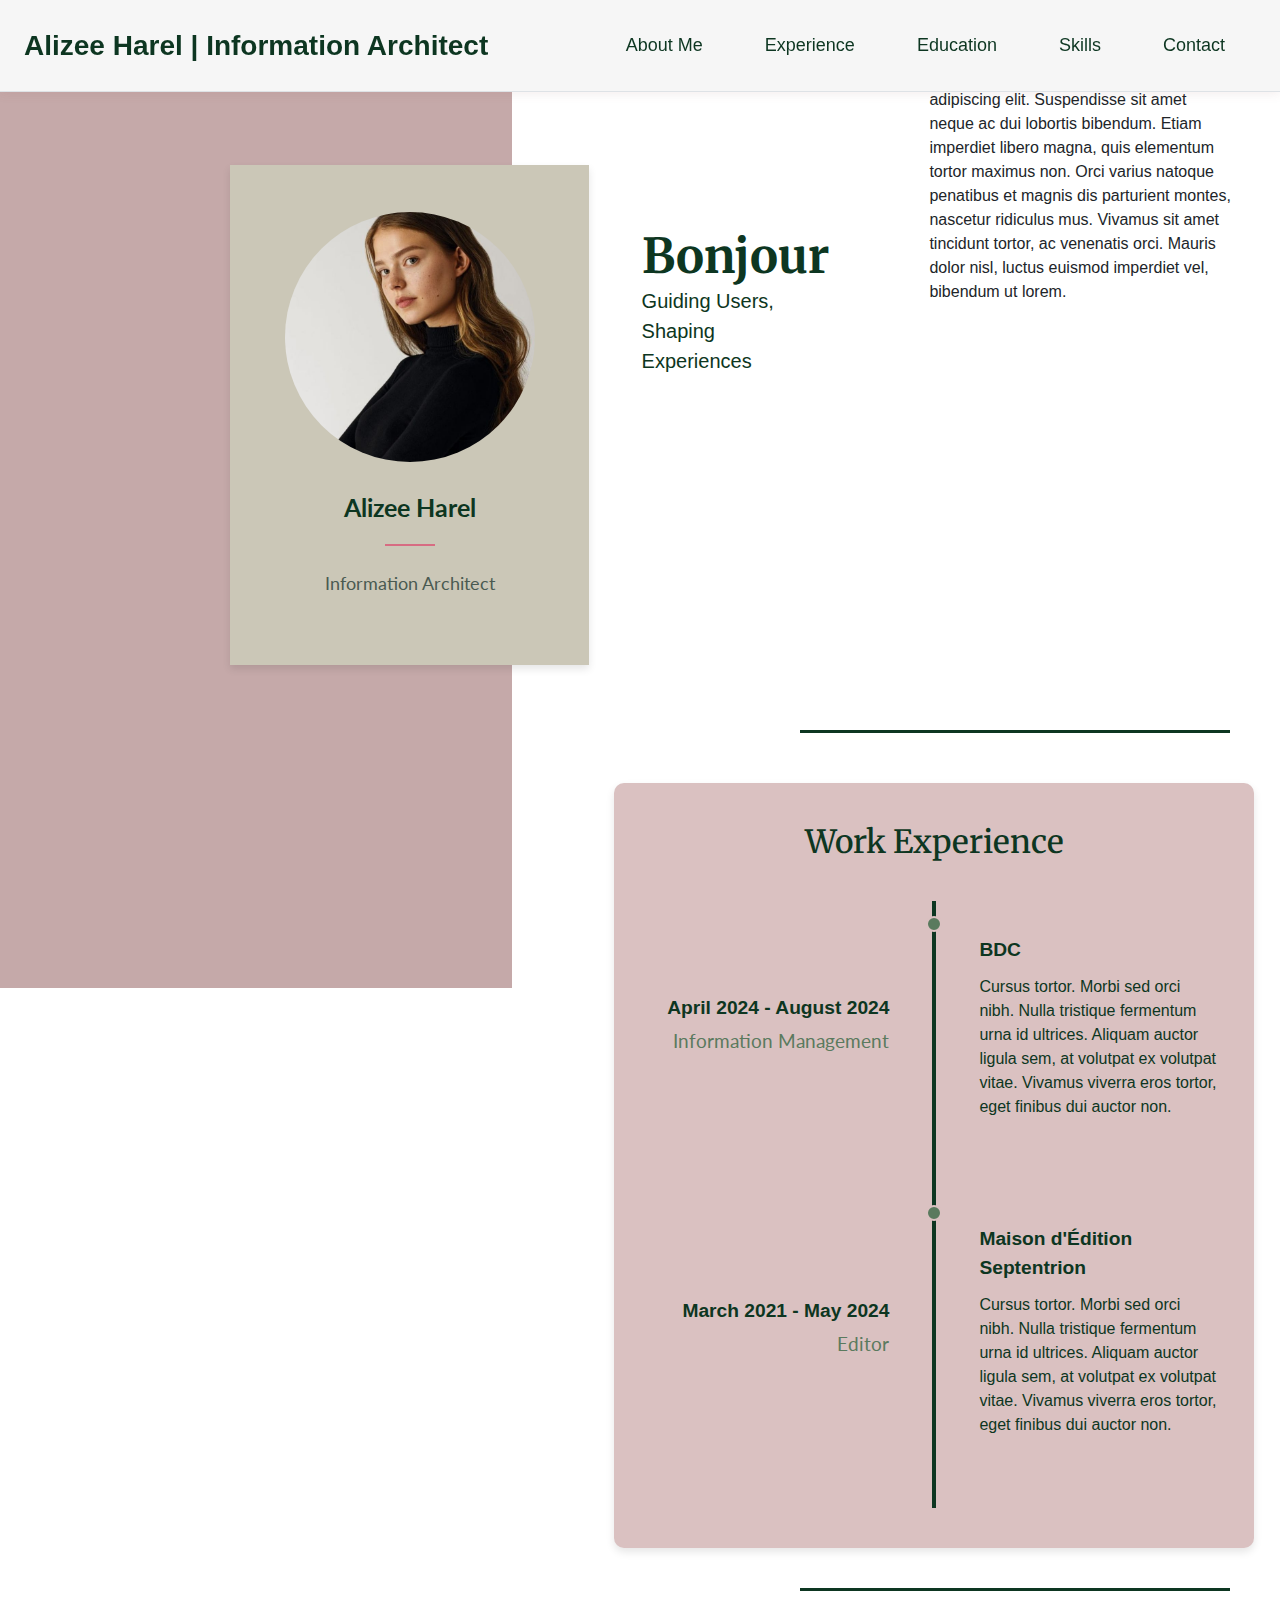
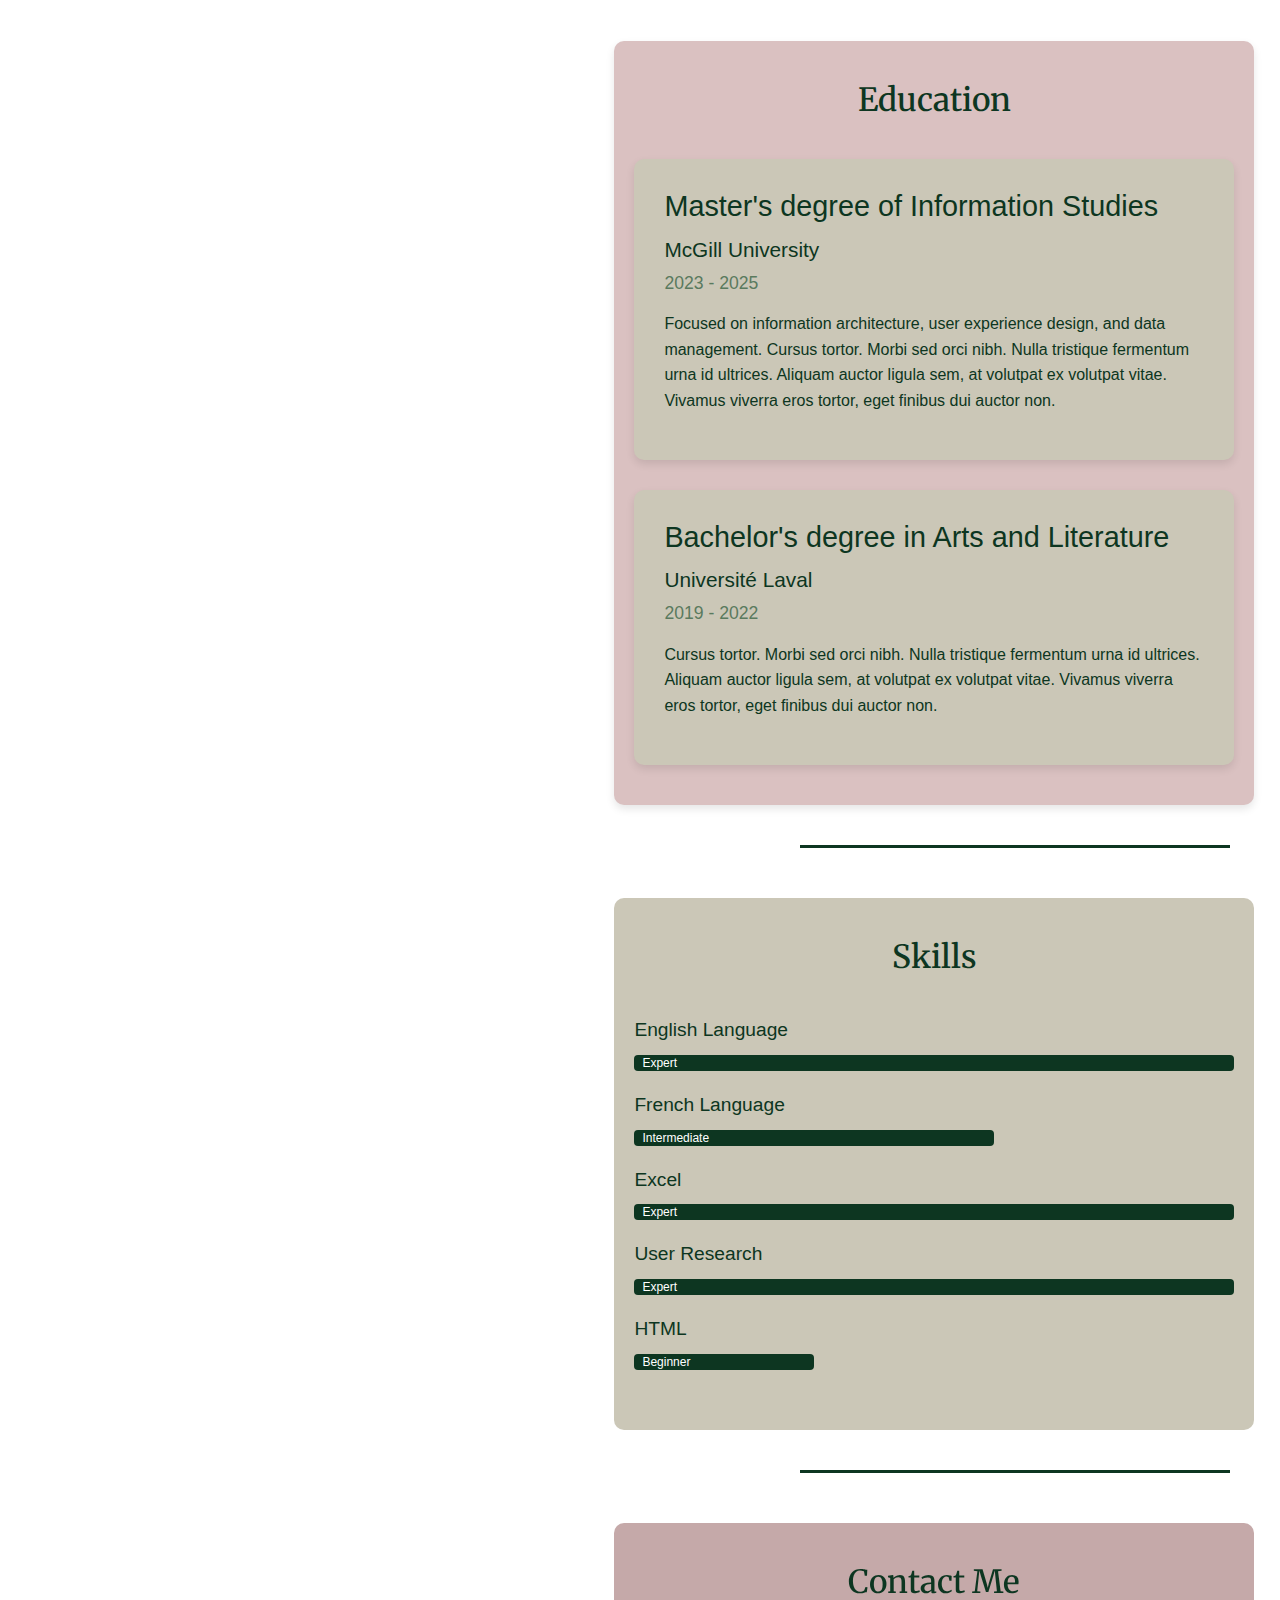
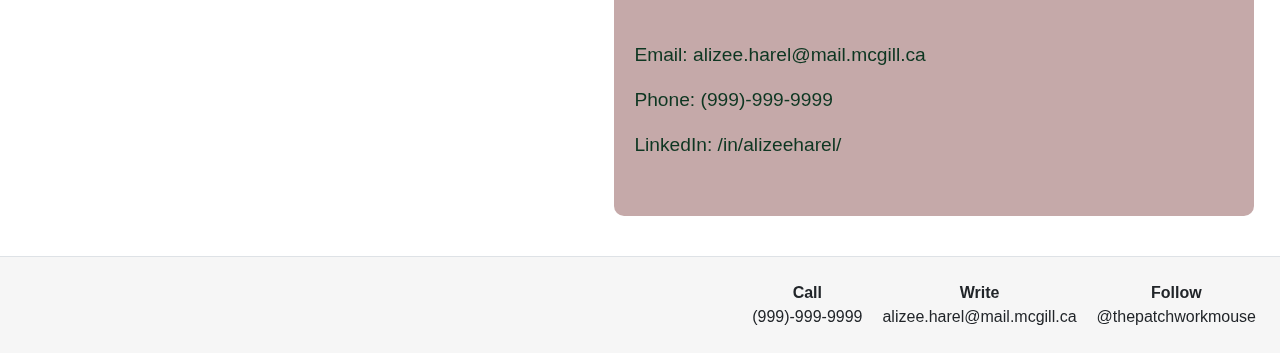
==== commit 7504e6c3: "updated styling on contact section" ====
--- a/index.html
+++ b/index.html
@@ -168,7 +168,7 @@
 <!-- Divider -->
 <hr class="section-divider">
 
-<section id="Contact" class="Contact-section">
+<section id="Contact" class="contact-section">
   <h2 class="section-title">Contact Me</h2>
   <p>Email: alizee.harel@mail.mcgill.ca</p>
   <p>Phone: (999)-999-9999</p>
--- a/Assets/CSS/style.css
+++ b/Assets/CSS/style.css
@@ -311,7 +311,7 @@
   gap: 30px; /* Space between cards */
 }
 
-.education-card { /*i want to add the university logooooos */
+.education-card { 
   background-color: #cbc7b7; /* fait un rappel avec photocard */
   border-radius: 10px;
   padding: 30px;
@@ -391,6 +391,14 @@
   margin-right: 2%;
   margin-bottom: 40px;
   text-align: center;
+  
+}
+
+/*Contact information styling */
+.contact-section p {
+  font-size: 1.2em;
+  color:#0D3621;
+  text-align: left;
 }
 
 
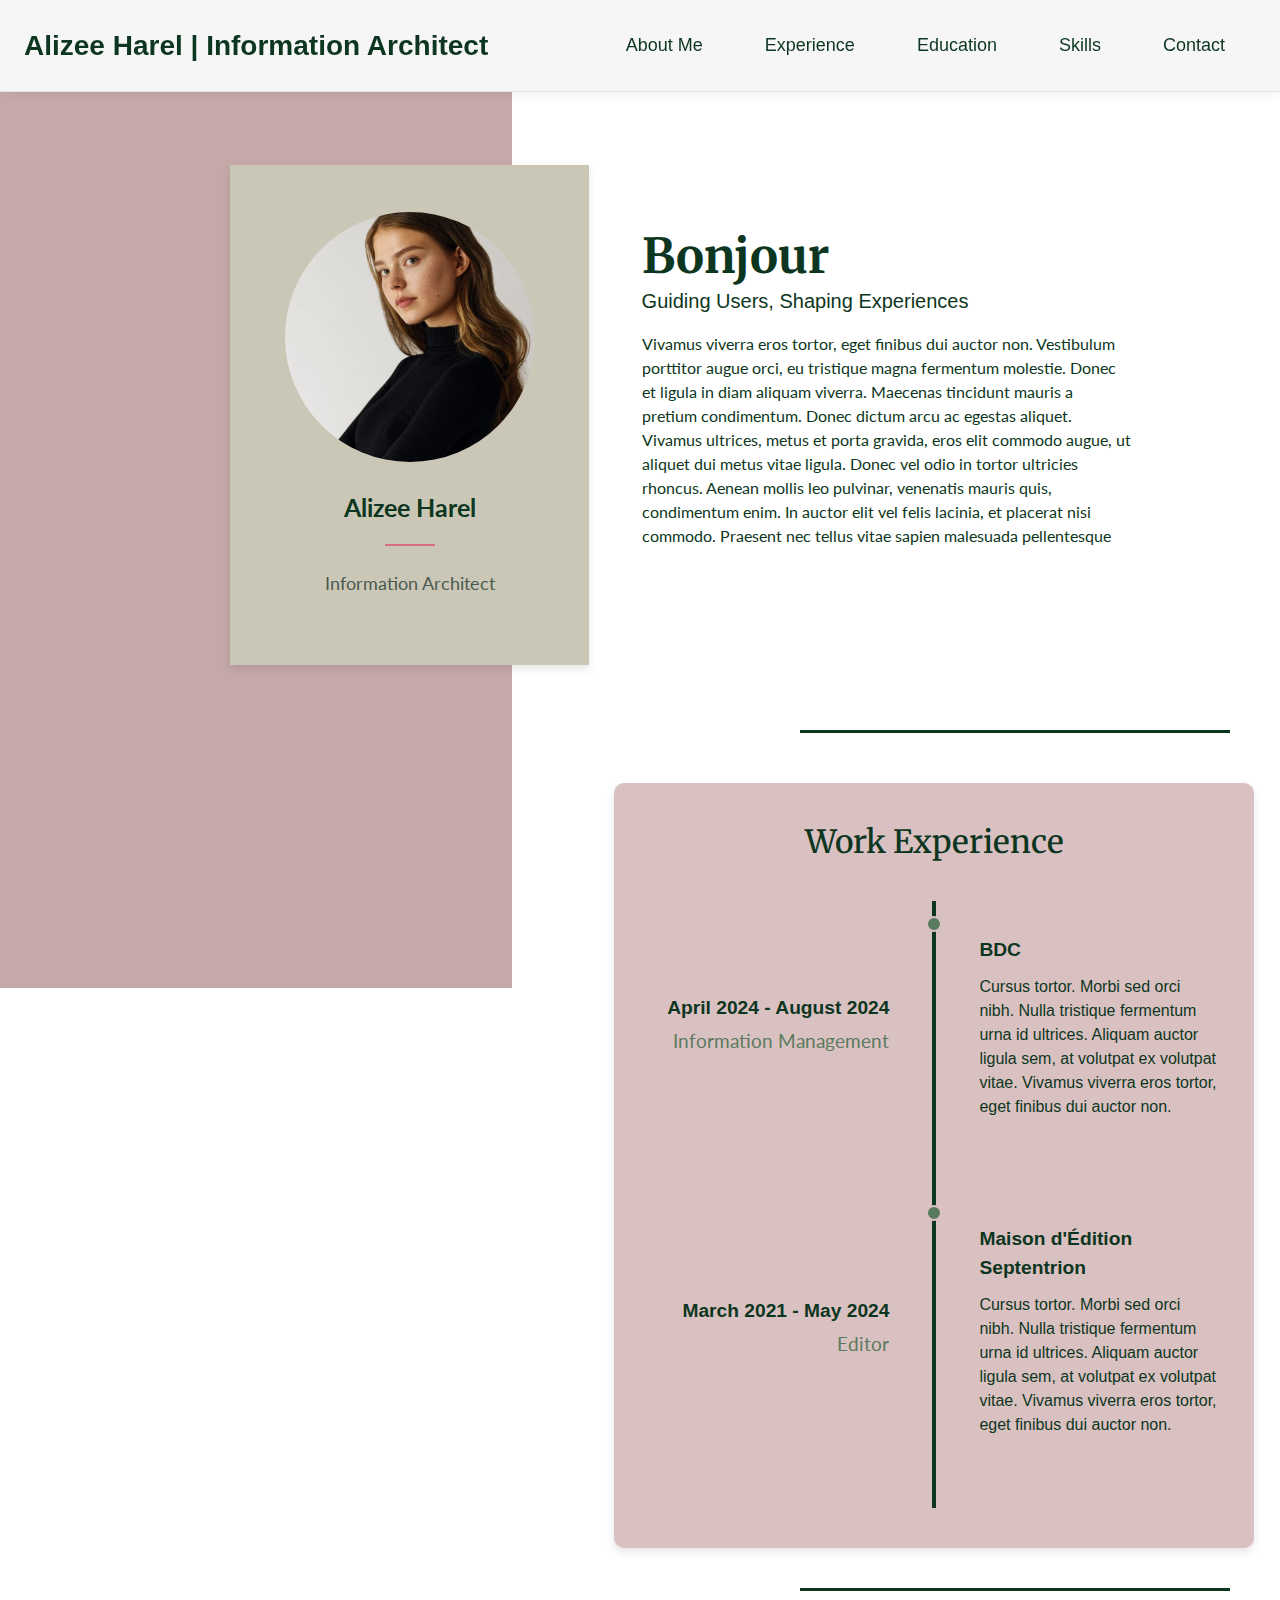
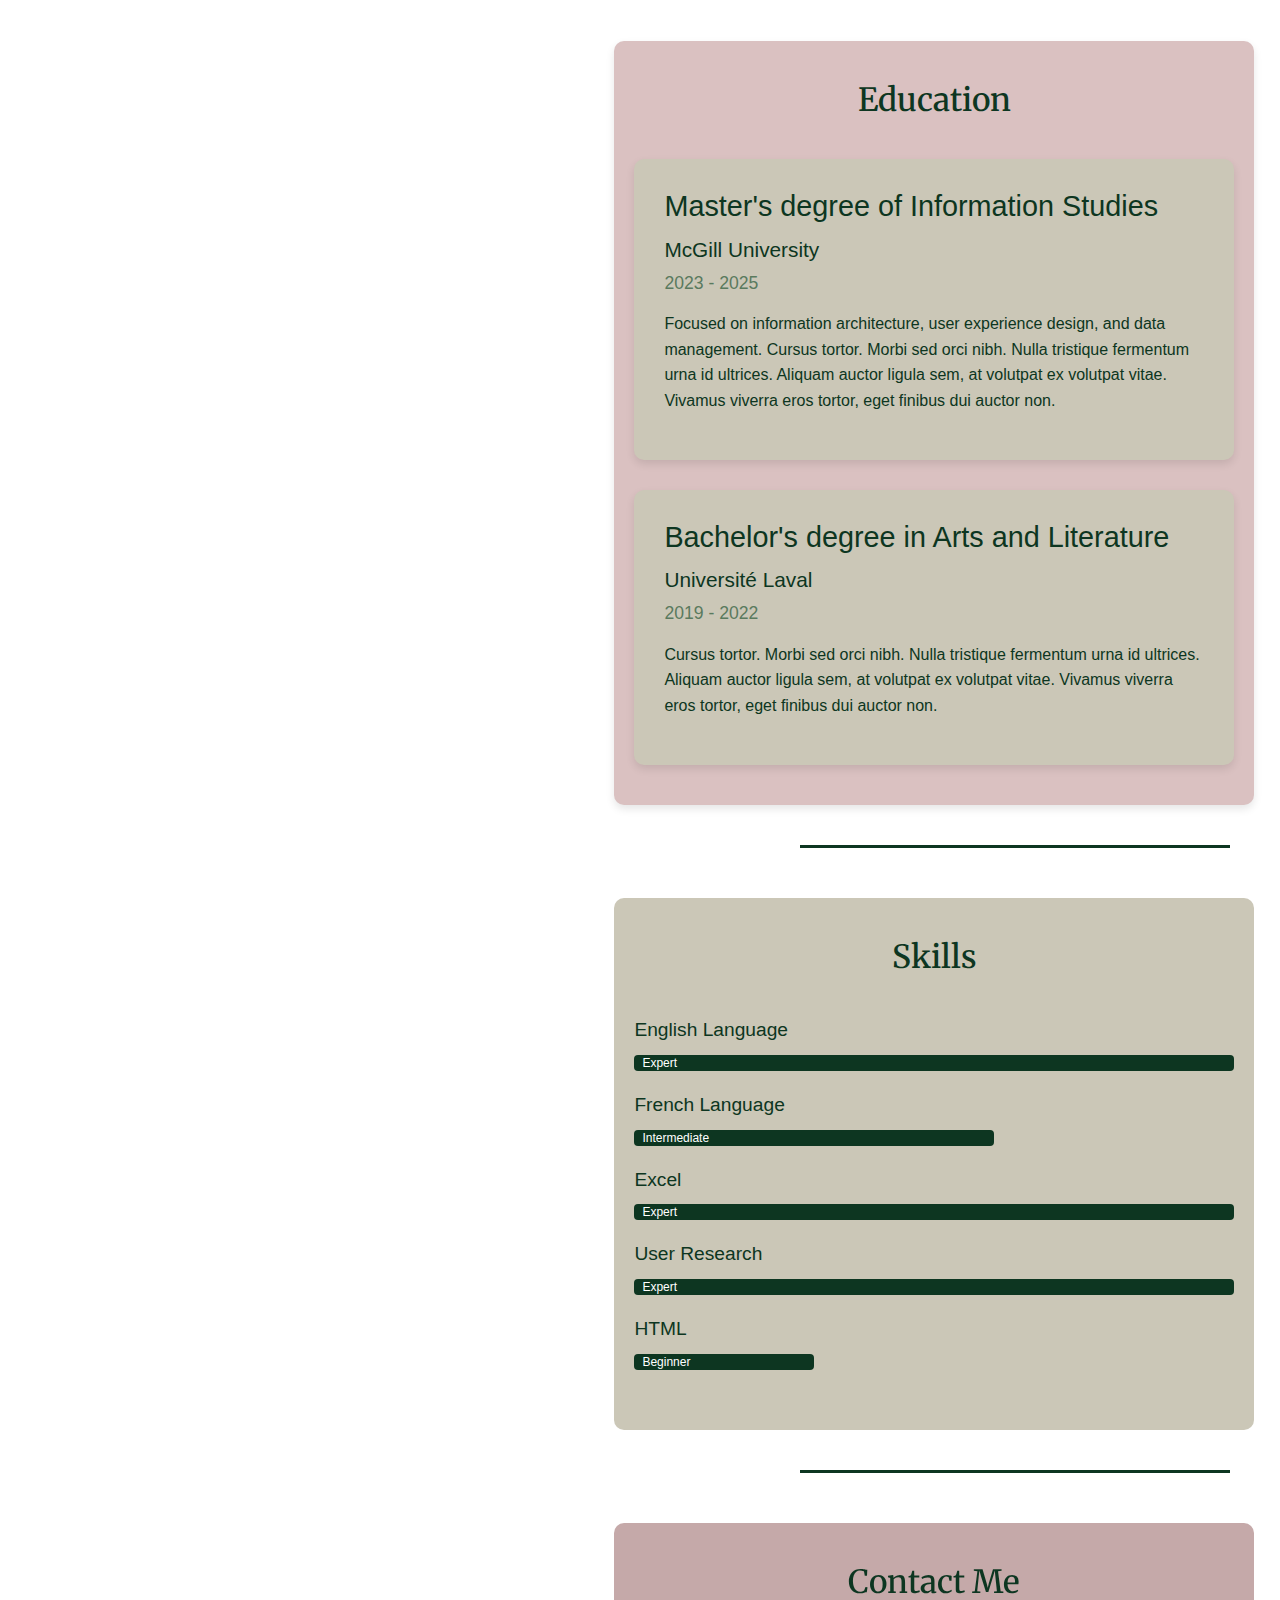
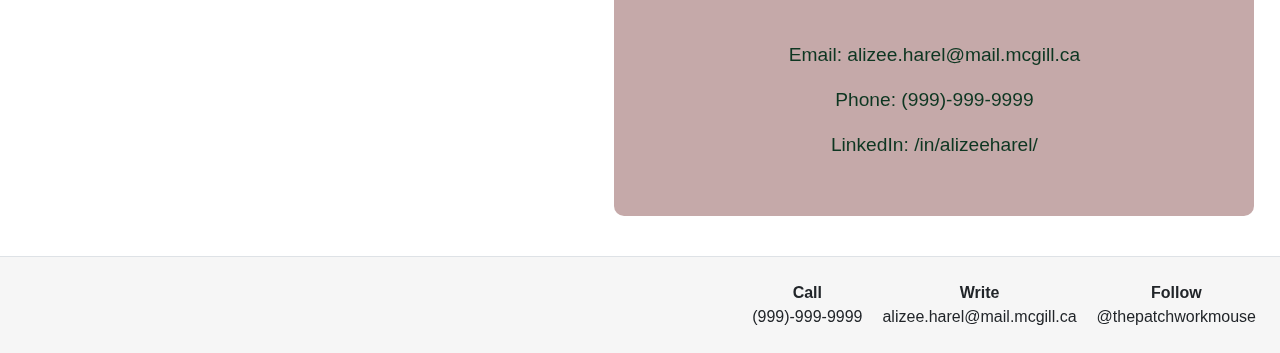
==== commit f3e5e44e: "fixed bug of about me and added contact info" ====
--- a/index.html
+++ b/index.html
@@ -44,9 +44,15 @@
     <div class="right-content ml-5"> <!-- bootstrap ml-5 margin left -->
       <h1 class="font-weight-bold text-success">Bonjour</h1>
       <p class="lead">Guiding Users, Shaping Experiences</p>
-      </div>
-      <p class="mt-3">Lorem ipsum dolor sit amet, consectetur adipiscing elit. Suspendisse sit amet neque ac dui lobortis bibendum. Etiam imperdiet libero magna, quis elementum tortor maximus non. Orci varius natoque penatibus et magnis dis parturient montes, nascetur ridiculus mus. Vivamus sit amet tincidunt tortor, ac venenatis orci. Mauris dolor nisl, luctus euismod imperdiet vel, bibendum ut lorem.</p>
-    </div>
+      <p class="about-description"> Vivamus viverra eros tortor, eget finibus dui auctor non. 
+        Vestibulum porttitor augue orci, eu tristique magna fermentum molestie. 
+        Donec et ligula in diam aliquam viverra. Maecenas tincidunt mauris a pretium condimentum. 
+        Donec dictum arcu ac egestas aliquet. Vivamus ultrices, metus et porta gravida, eros elit commodo augue, 
+        ut aliquet dui metus vitae ligula. Donec vel odio in tortor ultricies rhoncus. 
+        Aenean mollis leo pulvinar, venenatis mauris quis, condimentum enim. 
+        In auctor elit vel felis lacinia, et placerat nisi commodo. 
+        Praesent nec tellus vitae sapien malesuada pellentesque </p>
+      </div>
   </section>
 
 <!-- Divider -->
@@ -170,7 +176,7 @@
 
 <section id="Contact" class="contact-section">
   <h2 class="section-title">Contact Me</h2>
-  <p>Email: alizee.harel@mail.mcgill.ca</p>
+  <p>Email: alizee.harel@mail.mcgill.ca</a></p>
   <p>Phone: (999)-999-9999</p>
   <p>LinkedIn: /in/alizeeharel/</p>
 </section>
--- a/Assets/CSS/style.css
+++ b/Assets/CSS/style.css
@@ -172,6 +172,15 @@
   color: #0D3621;
 }
 
+.right-content .about-description {
+  font-size: 1em;
+  font-family: 'Lato', sans-serif;
+  color: #0D3621;
+  text-align: left;
+  margin-top: 10px;
+
+}
+
 .main-content-experience {
   background-color: #c5a9a9;
 }
@@ -311,7 +320,7 @@
   gap: 30px; /* Space between cards */
 }
 
-.education-card { 
+.education-card { /*i want to add the university logooooos */
   background-color: #cbc7b7; /* fait un rappel avec photocard */
   border-radius: 10px;
   padding: 30px;
@@ -390,15 +399,13 @@
   margin-left: 48%;
   margin-right: 2%;
   margin-bottom: 40px;
-  text-align: center;
-  
-}
-
-/*Contact information styling */
+  text-align: center; /* Setting the text aligned in the center rather than to the left makes it different than the rest of my page
+  I believe it sets the information apart, and looks better than trying to adjust the padding to match the previous section */
+}
+
 .contact-section p {
-  font-size: 1.2em;
-  color:#0D3621;
-  text-align: left;
+  font-size: 1.2em; /* I want the font size to be bigger than paragraph since theres less information in this section */ 
+  color: #0D3621; 
 }
 
 
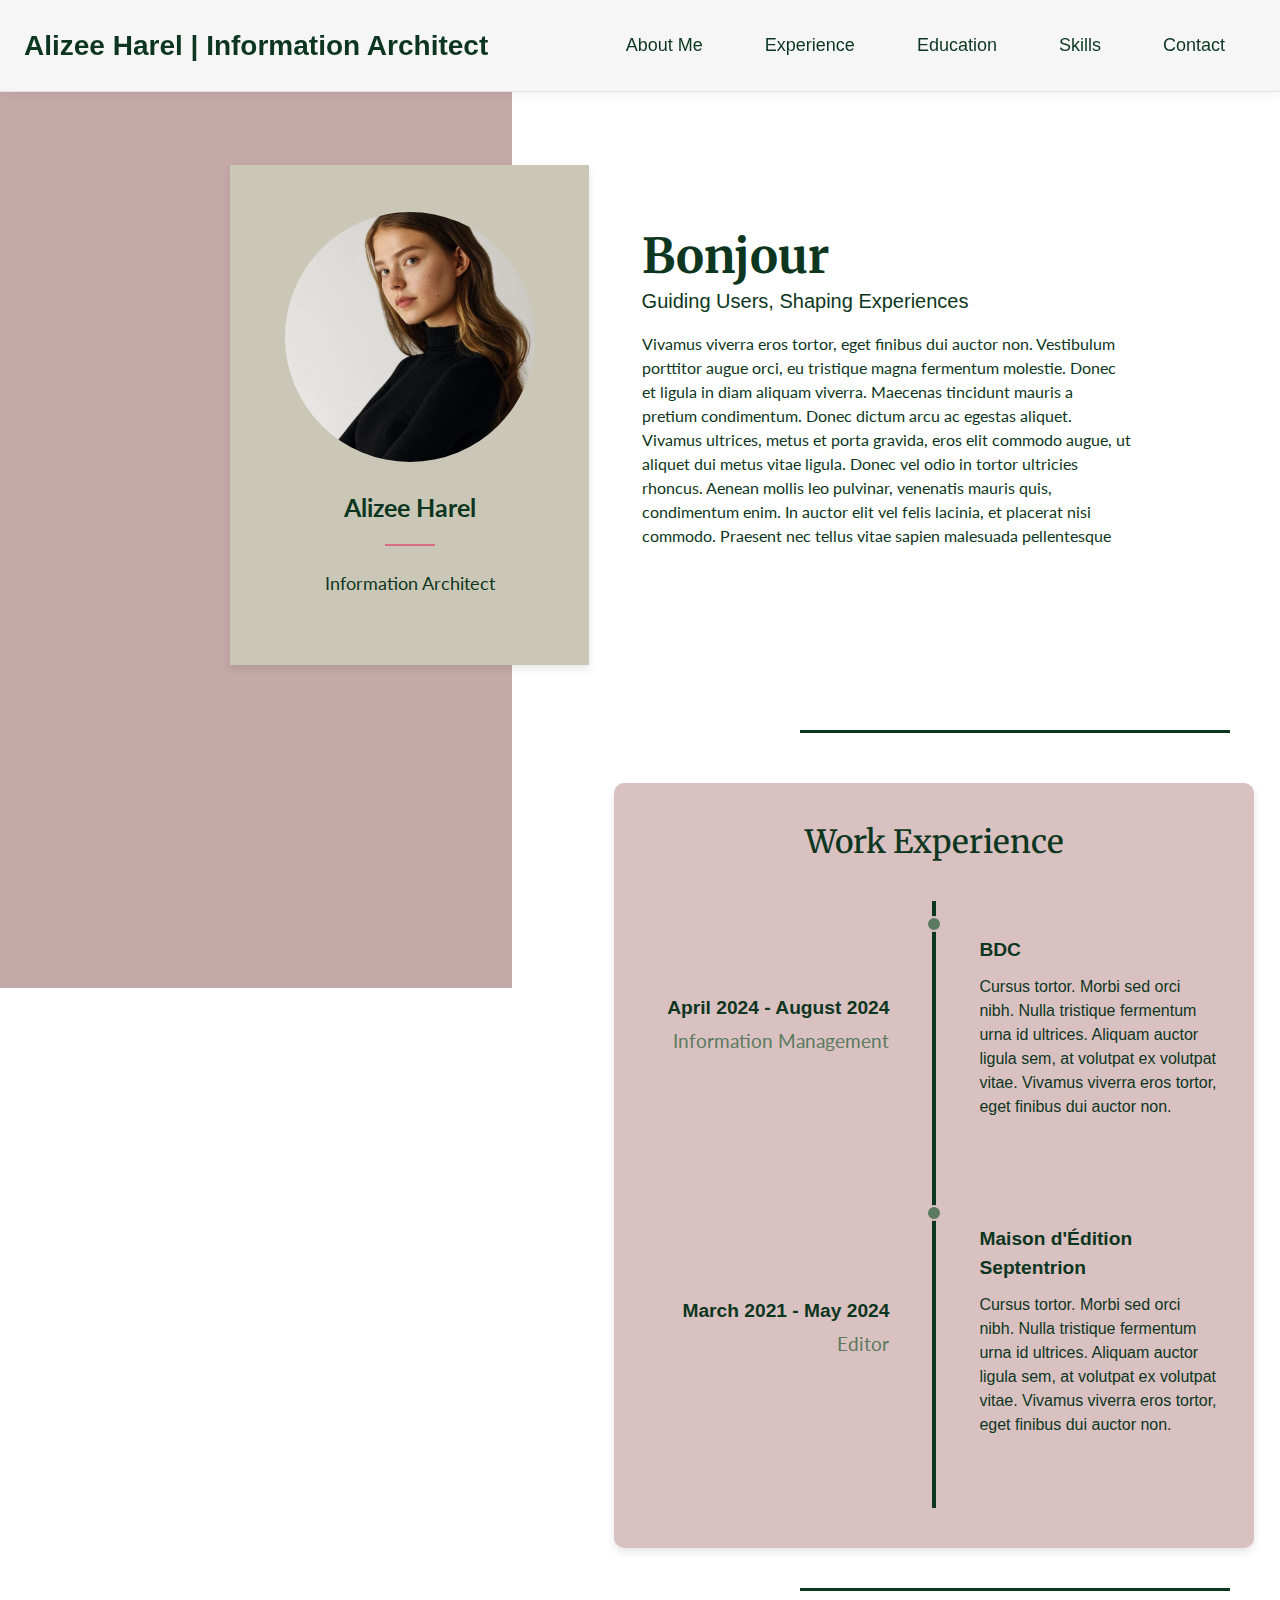
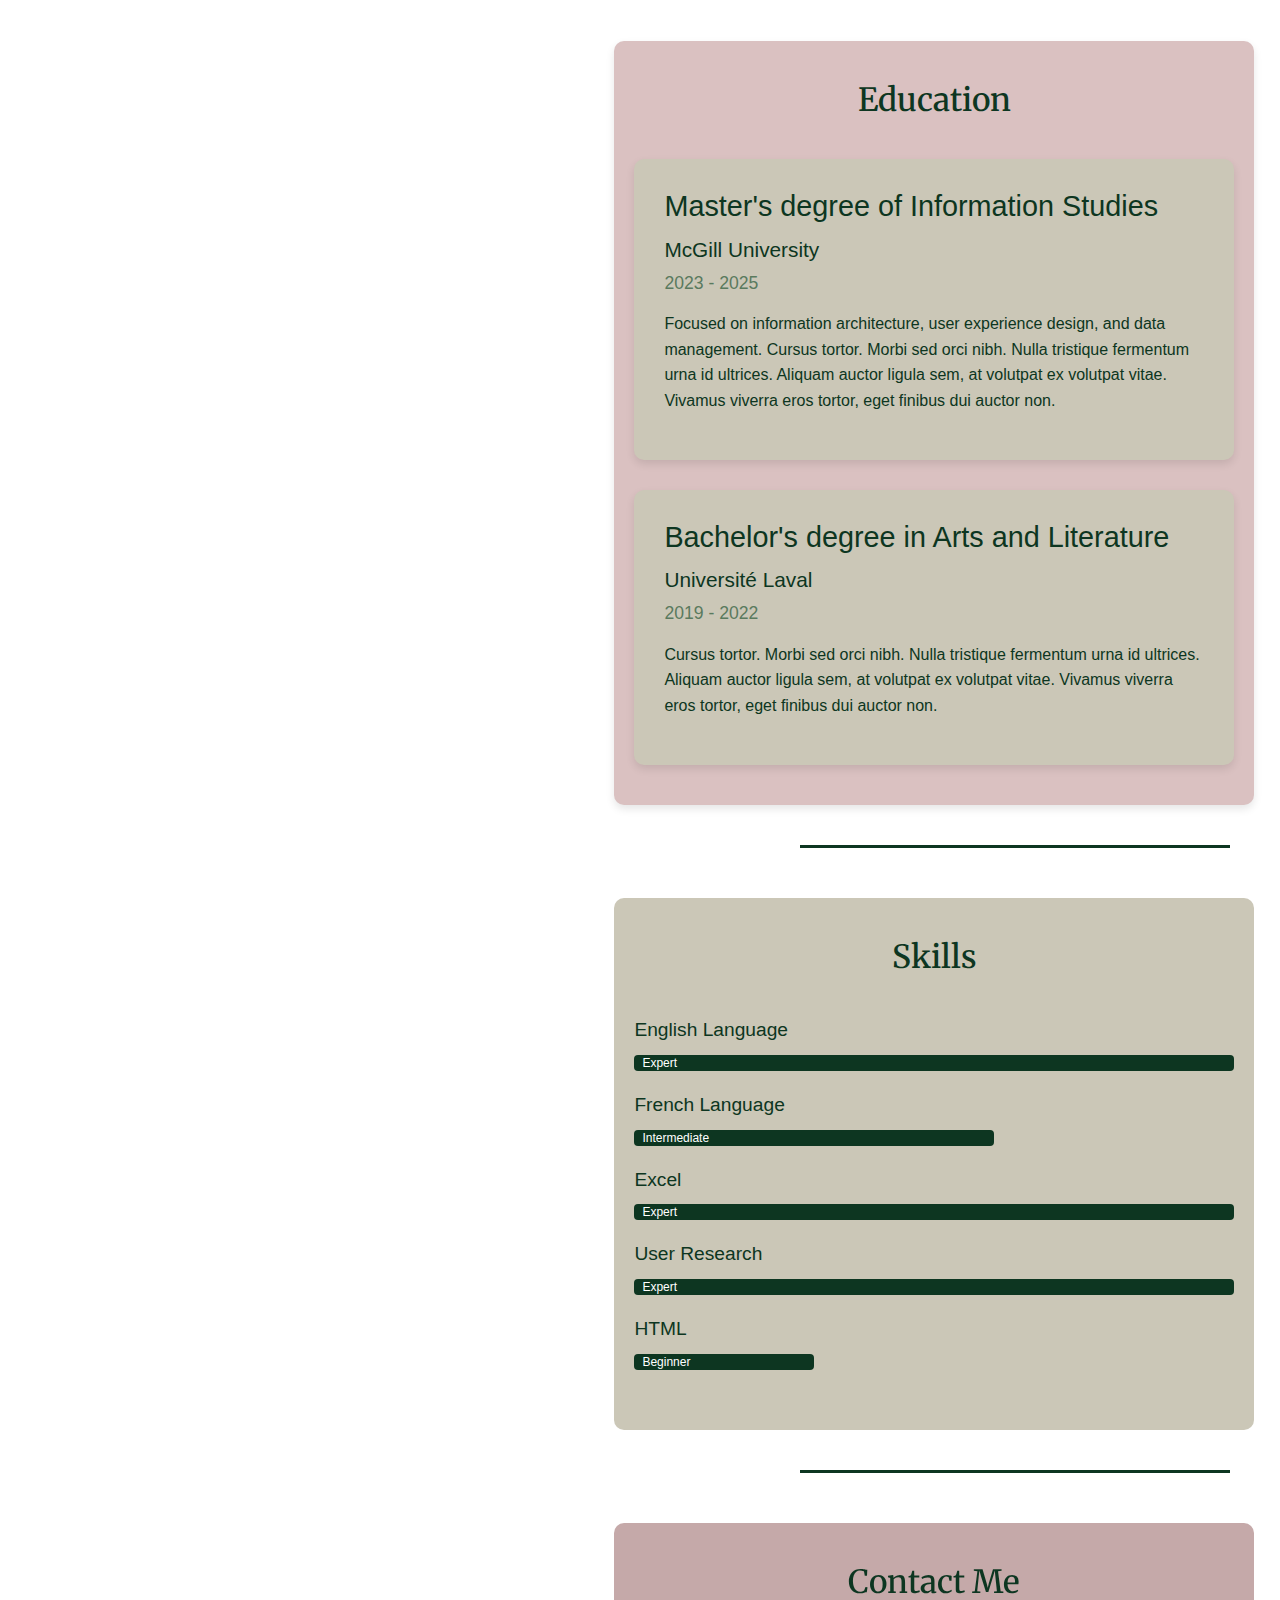
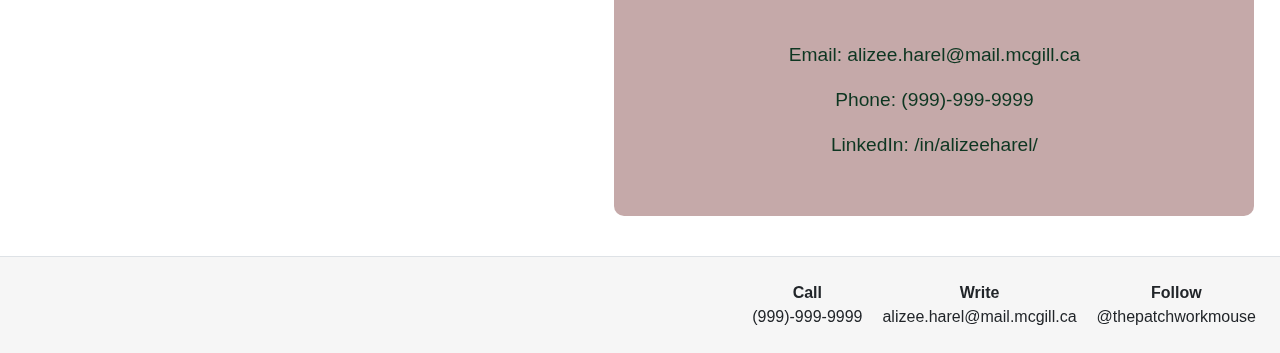
==== commit bd507555: "adjusted colors" ====
--- a/index.html
+++ b/index.html
@@ -28,7 +28,7 @@
   
   <!-- About Me Section -->
   <section id = "About-Me" 
-  class="main-content d-flex p-5">
+  class="about-me-section d-flex p-5">
     <!-- Dark Pink Rectangle -->
     <div class="dark-pink-rectangle">
       <!-- Profile Section -->
@@ -205,3 +205,4 @@
 </body>
 </html>
 
+<!--responsiveness in css file-->
--- a/Assets/CSS/style.css
+++ b/Assets/CSS/style.css
@@ -8,7 +8,7 @@
 body {
   font-family: 'Lato', sans-serif;
   color: #0D3621; 
-  background-color: #fff;
+  background-color: #f6f6f6;
   margin: 0;
   padding: 0;
 }
@@ -73,8 +73,8 @@
   }
 }
 
-/* Main Section */
-.main-content {
+/* About me Section */
+.about-me-section {
   display: flex;
   align-items: flex-start;
   text-align: left;
@@ -147,7 +147,7 @@
   font-family: 'Lato', sans-serif;
   font-size: 18px;
   font-weight: normal;
-  color: #4a5a51; 
+  color: #0D3621; 
   margin-top: 3%;
   margin-bottom: 20px;
 }
@@ -428,3 +428,125 @@
 footer .email-info div {
   margin-bottom: 5px;
 }
+
+/* I leave this comment to explain my process for web responsiveness. As this was not taught in class I did my best with 
+the tools I had, I followed the tutorial from https://www.w3schools.com/css/css_rwd_mediaqueries.asp but it is not 100% responsive.
+The text overlaps in some parts, and because of z-index (which dictates layers on the website), the profile section with my picture is
+always in the background of all the other sections. I would like to highlight the fact that all my other sections do however behave much 
+nicely than before I coded media queries in I also tried to include multiple screen sizes for the responsiveness, as taught by w3school and as mentioned
+by the professor. */
+
+/* Adjustments for tablets (up to 1024px) */
+@media (max-width: 1024px) {
+  .about-me-section {
+    flex-direction: column;
+    padding: 5% 5%;
+    margin-left: 0;
+  }
+
+  .dark-pink-rectangle {
+    width: 100%;
+    height: 50vh;
+  }
+
+  .profile {
+    width: 90%;
+    margin: 10% auto 5%;
+  }
+
+  .right-content {
+    padding-left: 0;
+    margin-top: 10vh;
+    margin-right: 0;
+  }
+  
+  .work-experience, 
+  .education-section, 
+  .skills-section, 
+  .contact-section {
+    margin-left: 5%;
+    margin-right: 5%;
+  }
+}
+
+/* Adjustments for smaller screens (up to 768px) */
+@media (max-width: 768px) {
+  header {
+    flex-direction: column;
+    padding: 10px 20px;
+  }
+
+  nav {
+    margin-top: 10px;
+    display: flex;
+    flex-wrap: wrap;
+    justify-content: center;
+  }
+
+  .profile-photo {
+    width: 180px;
+    height: 180px;
+  }
+
+  .section-divider {
+    margin-left: 5%;
+    margin-right: 5%;
+  }
+
+  .experience-item,
+  .education-cards {
+    flex-direction: column;
+  }
+
+  .experience-left,
+  .experience-right {
+    width: 90%;
+    text-align: center;
+    margin: 10px 0;
+  }
+
+  .dark-pink-rectangle {
+    height: 30vh;
+  }
+}
+
+/* Adjustments for mobile devices (up to 480px) */
+@media (max-width: 480px) {
+  header .brand {
+    font-size: 24px;
+  }
+
+  nav a {
+    font-size: 16px;
+    margin: 5px 10px;
+  }
+
+  .profile-name {
+    font-size: 20px;
+  }
+
+  .right-content h1 {
+    font-size: 2em;
+  }
+
+  .cta-buttons .btn-success,
+  .cta-buttons .btn-outline-success {
+    width: 120px;
+    height: 40px;
+    font-size: 14px;
+  }
+
+  .section-title {
+    font-size: 1.5em;
+  }
+
+  .skills-container {
+    max-width: 100%;
+    padding: 0 10px;
+  }
+
+  footer {
+    flex-direction: column;
+    text-align: center;
+  }
+}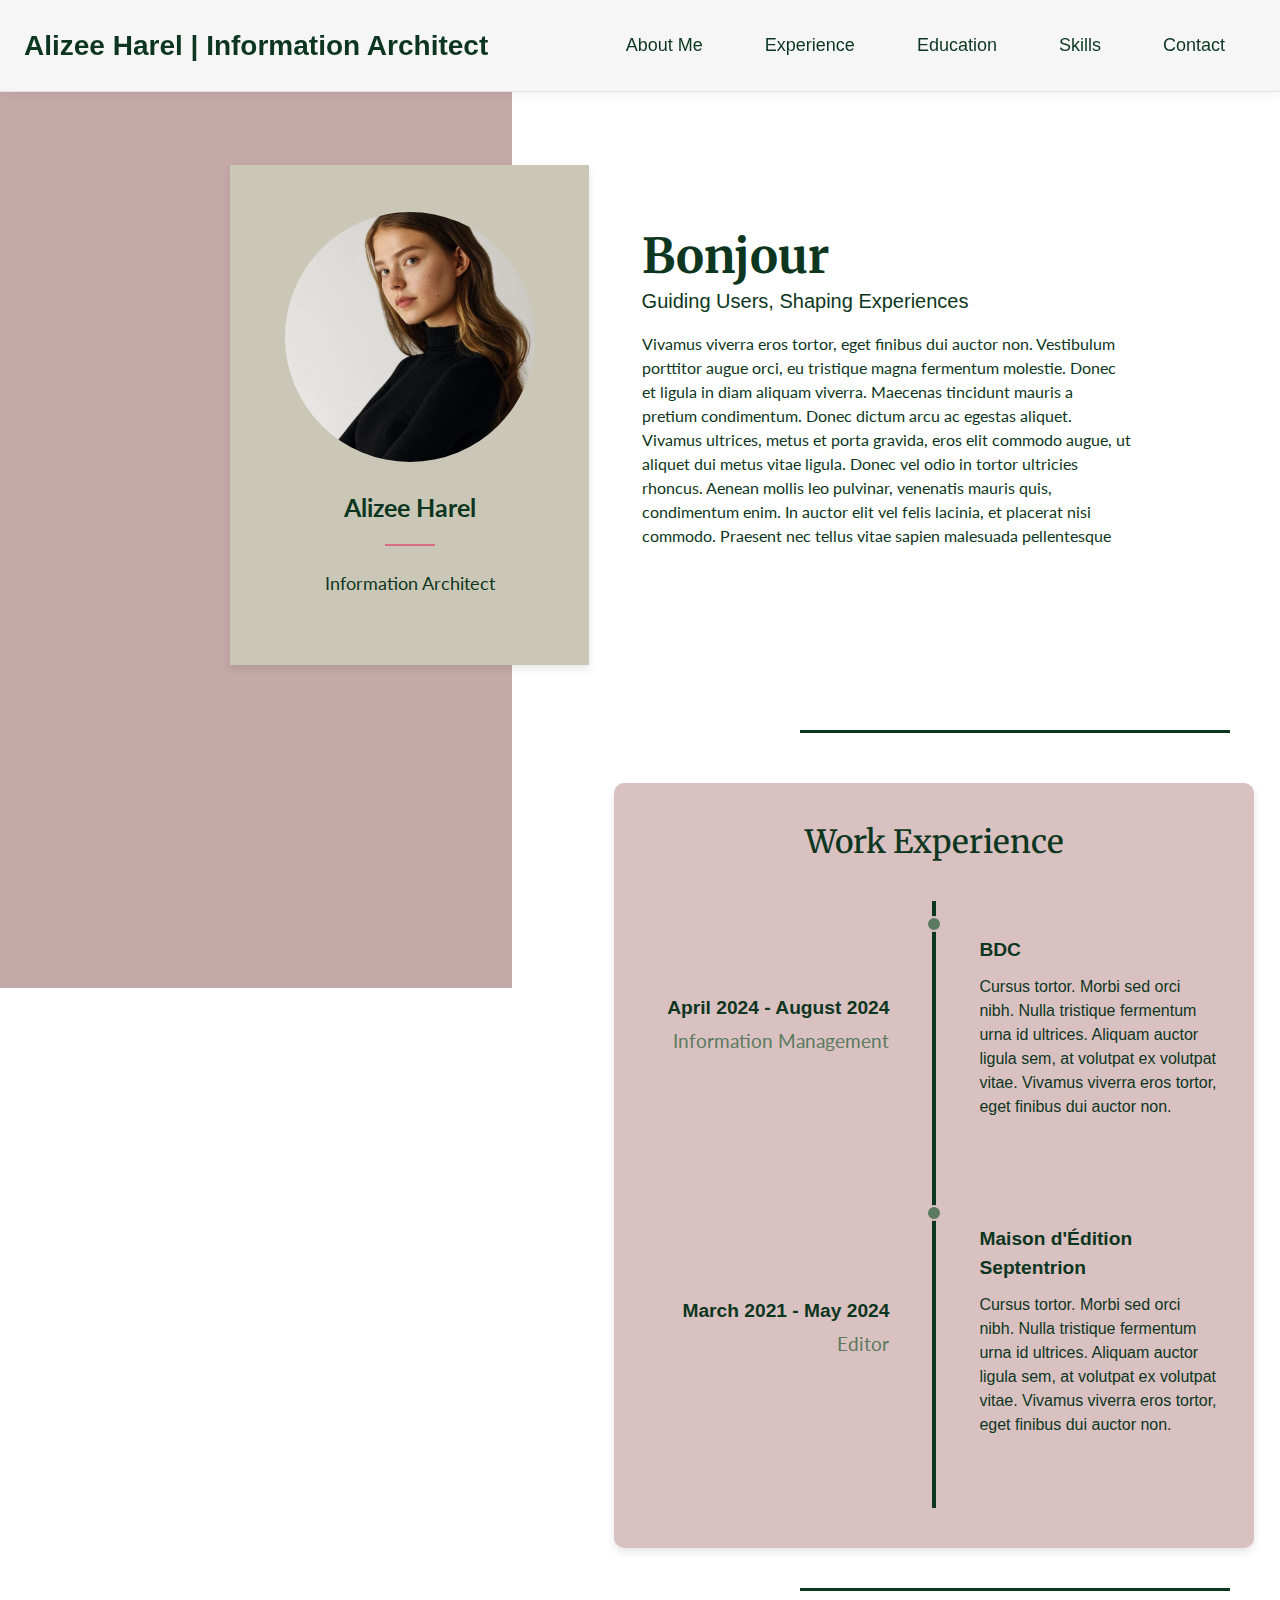
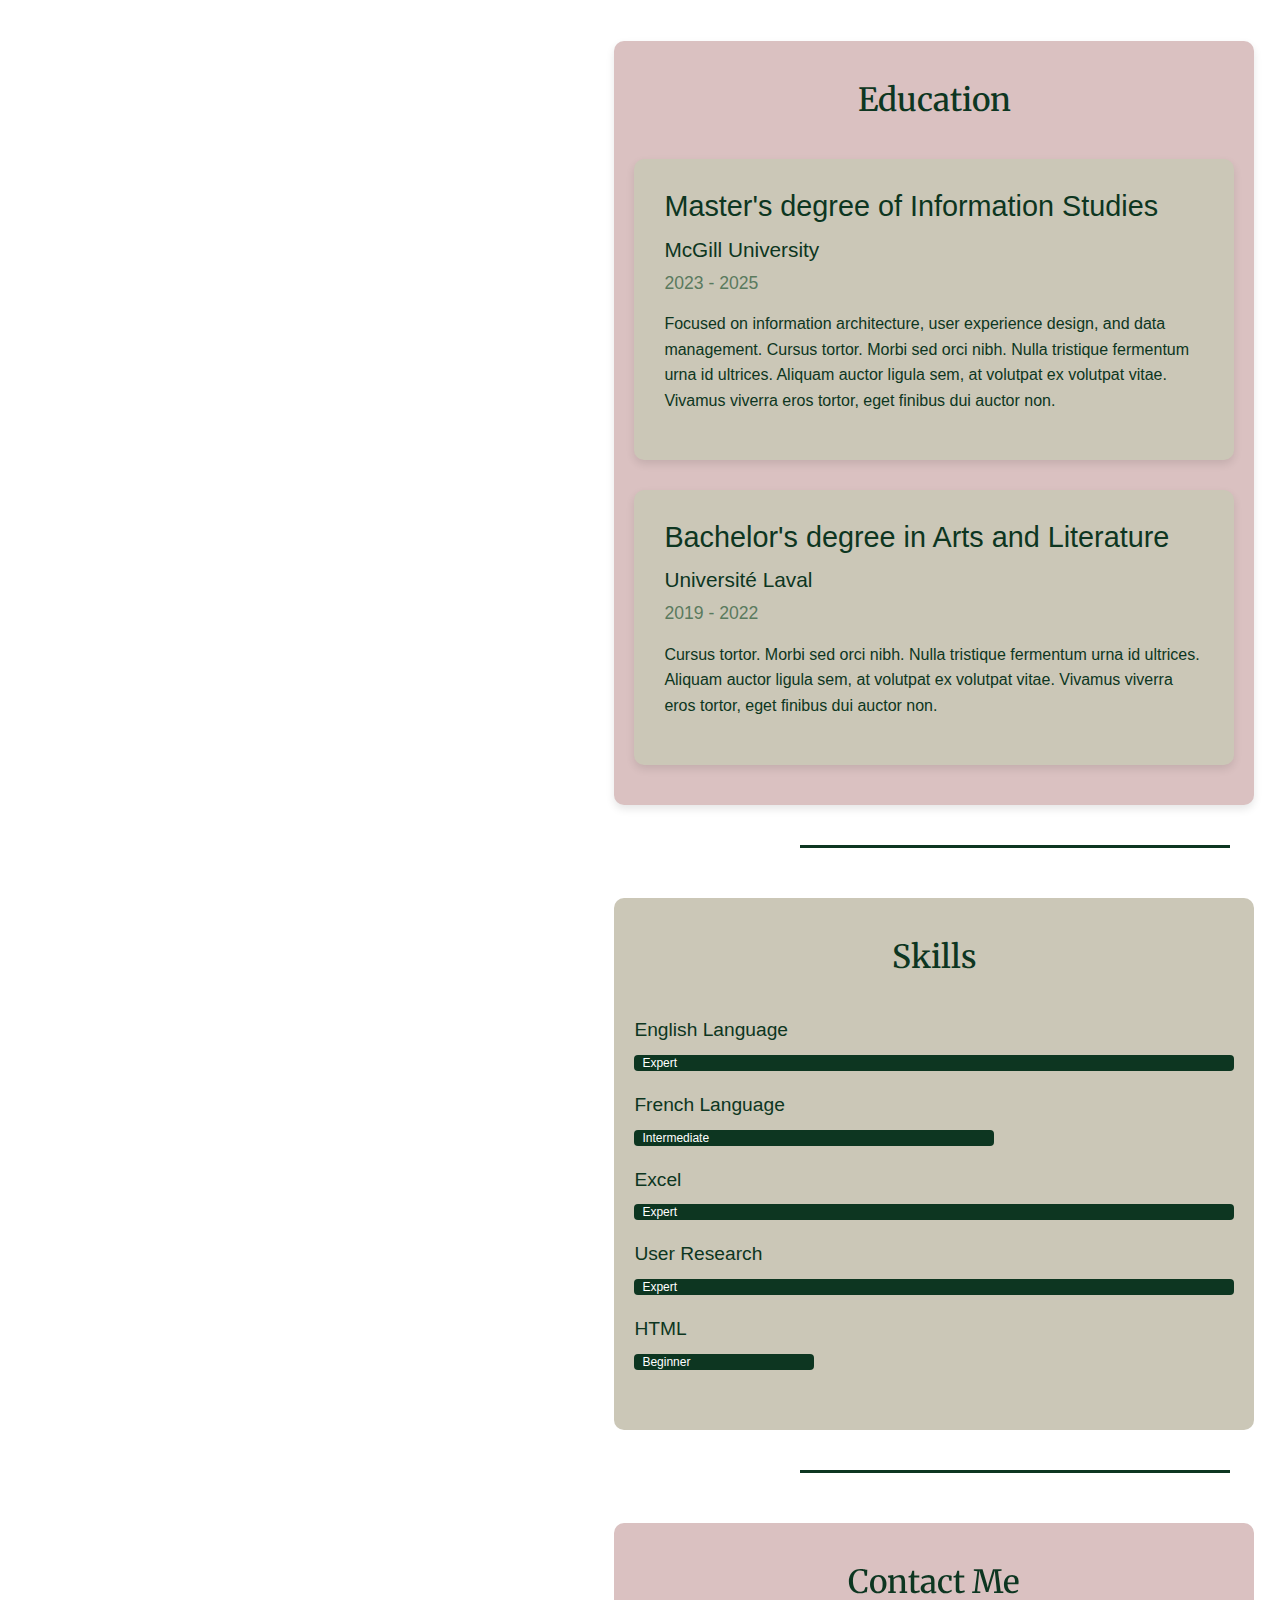
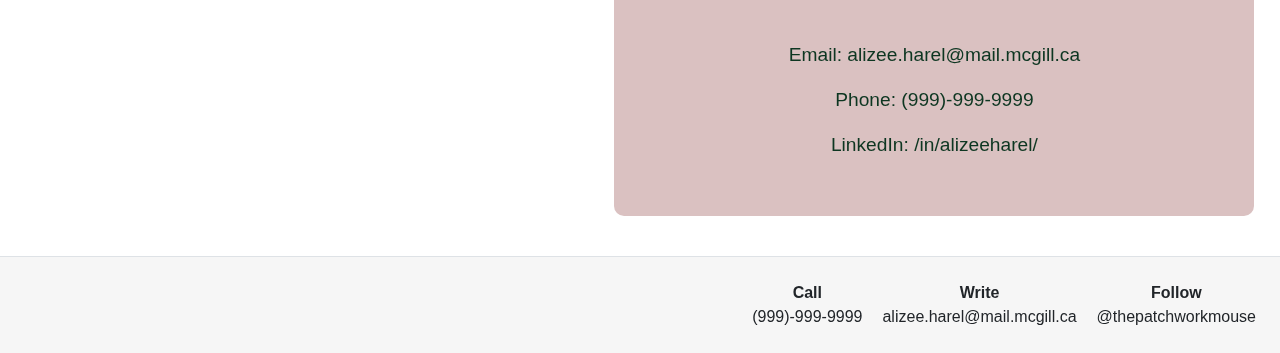
==== commit f104b49f: "added comments for Coding Best Practices" ====
--- a/index.html
+++ b/index.html
@@ -9,16 +9,15 @@
   <title>Alizee B Harel - Resume</title>
   <link rel="stylesheet" href="Assets/CSS/style.css">
   <link href="https://fonts.googleapis.com/css2?family=Lato:wght@400&family=Merriweather:wght@700&display=swap" rel="stylesheet">
-  <!-- Bootstrap CSS -->
+  <!-- Linking external libraries like Google Fonts and Bootstrap is a good practice for modularity and faster development -->
   <link href="https://maxcdn.bootstrapcdn.com/bootstrap/4.5.2/css/bootstrap.min.css" rel="stylesheet">
 </head>
-<body style="background-color: #fff;">
 
 <!-- Header -->
-<header class="d-flex justify-content-between p-4 border-bottom">
+<header class="d-flex justify-content-between p-4 border-bottom"> <!-- attempt at responsiveness, enables flexbox, adds padding and spaces along main axis. adds a border at the bottom of the header-->
     <div class="brand">Alizee Harel | Information Architect</div>
-    <nav class="d-flex align-items-center">
-      <a href="#About-Me" class="nav-link">About Me</a>
+    <nav class="d-flex align-items-center"> <!-- flexbox to align across the y axis-->
+      <a href="#About-Me" class="nav-link">About Me</a>       <!-- I am ensuring all navigation links are functional and descriptive -->
       <a href="#Experience" class="nav-link">Experience</a>
       <a href="#Education" class="nav-link">Education</a>
       <a href= "#Skills" class="nav-link">Skills</a>
@@ -29,11 +28,11 @@
   <!-- About Me Section -->
   <section id = "About-Me" 
   class="about-me-section d-flex p-5">
-    <!-- Dark Pink Rectangle -->
+      <!-- Semantic HTML ensures better accessibility and SEO -->
     <div class="dark-pink-rectangle">
-      <!-- Profile Section -->
     <div class="profile text-center p-3">
-        <img src="Assets/IMG/better headshot.jpg" alt="Profile Photo" class="profile-photo">
+              <!-- Use "alt" attributes for accessibility; describe the image meaningfully -->
+        <img src="Assets/IMG/better headshot.jpg" alt="Profile Photo" class="profile-photo"> <!-- bootstrap tag of img so that it is supported for responsiveness-->
         <h2 class="profile-name">Alizee Harel</h2>
     <div class="underline"></div>
     <p class="job-title">Information Architect</p>
@@ -42,6 +41,7 @@
 
     <!-- Right Content -->
     <div class="right-content ml-5"> <!-- bootstrap ml-5 margin left -->
+            <!-- Use proper heading levels for accessibility and a logical content structure -->
       <h1 class="font-weight-bold text-success">Bonjour</h1>
       <p class="lead">Guiding Users, Shaping Experiences</p>
       <p class="about-description"> Vivamus viverra eros tortor, eget finibus dui auctor non. 
@@ -62,7 +62,7 @@
 <section id="Experience">
   <div class="work-experience">
     <h2 class="section-title">Work Experience</h2>
-    <div class="timeline">
+    <div class="timeline">         <!-- I am using a consistent structure for repeating elements like these timeline items -->
       <div class="experience-item">
         <div class="experience-left">
           <h3 class="job-duration">April 2024 - August 2024</h3>
@@ -97,6 +97,8 @@
   </div>
 </section>
 
+<!-- Each section is separated by empty lines to enhance and facilitate readability, 
+ and each section starts with a comment that indicates the purpose of that section through its name -->
 <!-- Divider -->
 <hr class="section-divider">
   
@@ -105,7 +107,8 @@
   class="education-section">
     <h2 class="section-title">Education</h2>
     <div class="education-cards">
-      <!-- Card 1 -->
+      <!-- Repeatable cards are styled with shared class names for maintainability -->
+      <!-- Card 1-->
       <div class="education-card">
         <h3 class="degree-title">Master's degree of Information Studies</h3>
         <p class="institution">McGill University</p>
@@ -138,6 +141,7 @@
 class="skills-section">
   <h2 class="section-title">Skills</h2>
   <div class="skills-container">
+          <!-- Keep all skill progress bars consistent in structure and style -->
     <div class="skill">
       <p>English Language</p>
       <div class="progress-bar">
--- a/Assets/CSS/style.css
+++ b/Assets/CSS/style.css
@@ -1,4 +1,4 @@
-/*smooth scrolling?? */
+/*smooth scrolling to enhance user experience */
 
 html {
   scroll-behavior: smooth;
@@ -9,36 +9,37 @@
   font-family: 'Lato', sans-serif;
   color: #0D3621; 
   background-color: #f6f6f6;
-  margin: 0;
+  margin: 0; /* I am resetting the margin and padding for consistent layout across browsers */
   padding: 0;
 }
 
-a {
+
+a { /* Inheriting color in anchor tags ensures uniformity with parent elements */
   text-decoration: none;
-  color: inherit; /*so the color stays the same from the parent */
+  color: inherit; /* Ensures links blend with the text styling unless overridden */
 }
 
 /* General header styling */
 header {
   background-color: #f6f6f6;
-  position: fixed;
+  position: fixed; /* Using fixed positioning for header keeps it visible during scrolls, enhancing navigation usability */
   top: 0;
   left: 0;
-  width: 100%;   /*the position, top left and width part is bugged, the links stop working when i want the header to be static */     
+  width: 100%;   /*to ensure the width spans the whole page, ensuring responsiveness */    
   padding: 20px 40px;              
   display: flex; /* using flexbox to align elements */
   justify-content: space-between;  
   align-items: center;             
   border-bottom: 2px solid #ddd;  
-  box-shadow: 0 2px 10px rgba(152, 84, 84, 0.1); 
+  box-shadow: 0 2px 10px rgba(152, 84, 84, 0.1); /*Adding depth with a subtle shadow */
 }
 
 /* My name (brand) */
-header .brand {
+header .brand { /* Consistent styling for brand name, making it stand out */
   font-size: 28px;                
   font-weight: bold;
   color: #0D3621;                  
-  text-decoration: none; /* no underline */
+  text-decoration: none; /* I want to prevent underline on brand name */
 }
 
 /* Navigation links */
@@ -47,7 +48,7 @@
   font-size: 18px;                
   text-decoration: none;           
   margin: 0 15px;                  
-  transition: color 0.3s;          
+  transition: color 0.3s; /* Smooth hover effect enhances UX */
 }
 
 /* Navigation link hover effect */
@@ -59,7 +60,7 @@
 /* Mobile responsiveness */
 @media (max-width: 768px) {
   header {
-    flex-direction: column;        
+    flex-direction: column; /* Ensures header elements stack on smaller screens */  
     padding: 10px;                 
   }
   
@@ -68,7 +69,7 @@
   }
   
   nav a {
-    display: block;                
+    display: block; /* Stack navigation links for better usability on small screens */              
     margin: 10px 0;            
   }
 }
@@ -79,12 +80,11 @@
   align-items: flex-start;
   text-align: left;
   justify-content: space-between;
-  padding: 5% 10%; /* 5% vertical and 10% horizontal, this is what works best */
+  padding: 5% 10%; /* 5% vertical and 10% horizontal, this is what works best */ /* Percentage-based padding ensures responsiveness */
   margin-left: 40%;
   min-height: 80vh;
   position: relative;
-  z-index: -1;
-   /* this gives context as the parent for any child component that needs to be positioned in relation to */
+  z-index: -1; /* Establishes context for layering and positioning, I suspect this is what is wrong with this part of the website's responsiveness*/
 }
 
 /* Dark Pink Rectangle */
@@ -95,7 +95,7 @@
   width: 40%; 
   height: 100vh;
   background-color: #c5a9a9;
-  z-index: -1; /*z-index is for layering, so dark pink rectangle is behind other stuff */
+  z-index: -1; /* Proper use of z-index to position it below content */
 }
 
 /* Profile section */
@@ -108,10 +108,10 @@
   position: absolute; 
   margin-left: 45%; 
   margin-top: 15%; 
-  z-index: -1; /* under other elements */
-  box-shadow: 0px 4px 8px rgba(0, 0, 0, 0.1); 
-  display: flex;
-  flex-direction: column; /* i want things to be in a column, so i used flexbox to arrange stuff that way */
+  z-index: -1; /* Ensures it doesn't overlap other elements */
+  box-shadow: 0px 4px 8px rgba(0, 0, 0, 0.1); /* Consistent shadow styling across sections */
+  display: flex;
+  flex-direction: column; /* Flexbox simplifies columnar layout */
   align-items: center; 
   justify-content: center; 
 }
@@ -121,7 +121,7 @@
   width: 250px;
   height: 250px;
   border-radius: 50%;
-  object-fit: cover; 
+  object-fit: cover; /* I want to ensure the image scales correctly */
   margin-bottom: 30px;
 }
 /* Profile Name */
@@ -181,6 +181,10 @@
 
 }
 
+/*
+  - Consistent use of media queries for responsiveness 
+  - Use of percentage-based dimensions where possible for scalability 
+    - Shadow and hover effects for enhancing interactivity */
 .main-content-experience {
   background-color: #c5a9a9;
 }
@@ -393,7 +397,7 @@
 
 /* Contact Section */
 .contact-section {
-  background-color: #c5a9a9; 
+  background-color: #dac1c1; 
   padding: 40px 20px;
   border-radius: 10px;
   margin-left: 48%;
@@ -429,12 +433,13 @@
   margin-bottom: 5px;
 }
 
-/* I leave this comment to explain my process for web responsiveness. As this was not taught in class I did my best with 
-the tools I had, I followed the tutorial from https://www.w3schools.com/css/css_rwd_mediaqueries.asp but it is not 100% responsive.
-The text overlaps in some parts, and because of z-index (which dictates layers on the website), the profile section with my picture is
-always in the background of all the other sections. I would like to highlight the fact that all my other sections do however behave much 
-nicely than before I coded media queries in I also tried to include multiple screen sizes for the responsiveness, as taught by w3school and as mentioned
-by the professor. */
+/* I leave this comment to explain my process for web responsiveness.I followed the tutorial from 
+https://www.w3schools.com/css/css_rwd_mediaqueries.asp but it is not 100% responsive.
+The text overlaps in some parts, and because of z-index (which dictates layers on the website) and because I did not use flexbox for the About Me section, 
+the profile section with the picture is always in the background of all the other sections. 
+The navigation bar is fully responsive (because of the use of bootstrap and
+flexbox. Some cards that use different design elements, like education, Contact, and Skills are also fully responsive. 
+I coded media queries in, and I also tried to include multiple screen sizes for the responsiveness. */
 
 /* Adjustments for tablets (up to 1024px) */
 @media (max-width: 1024px) {
